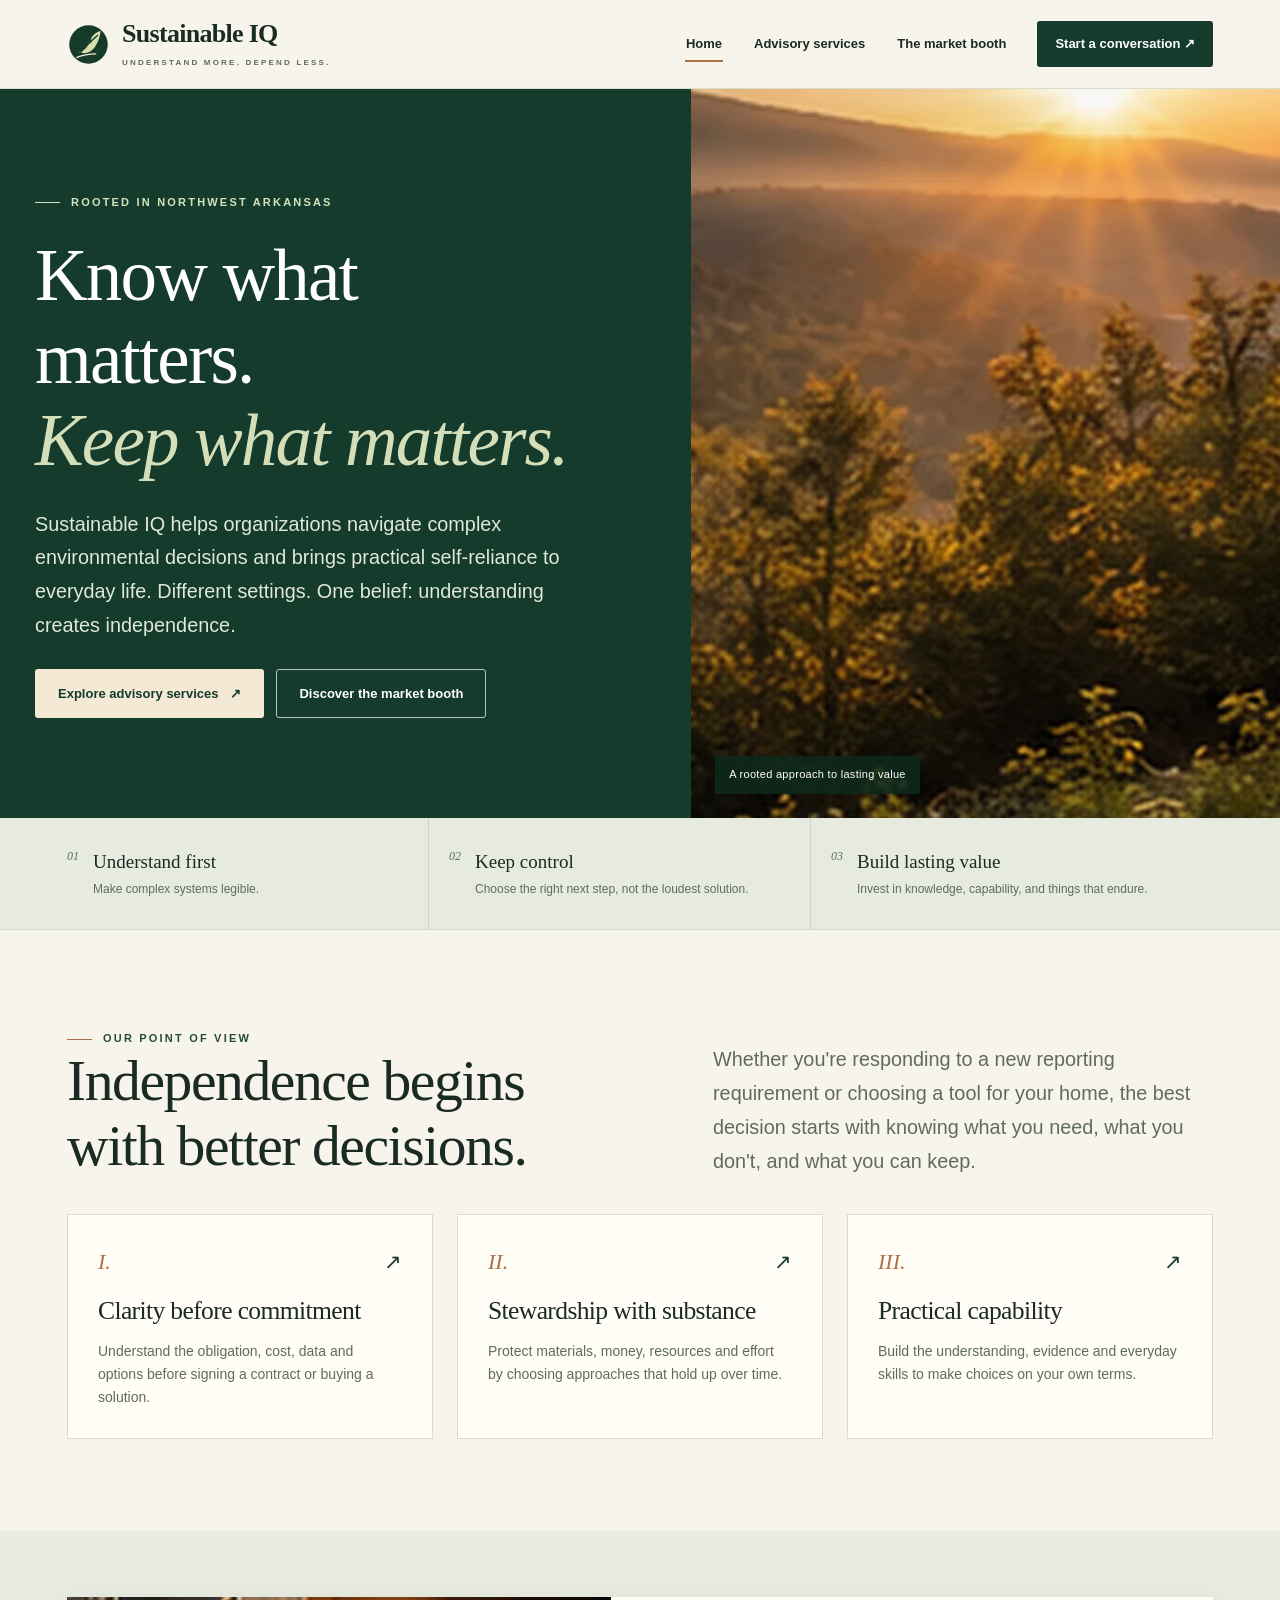
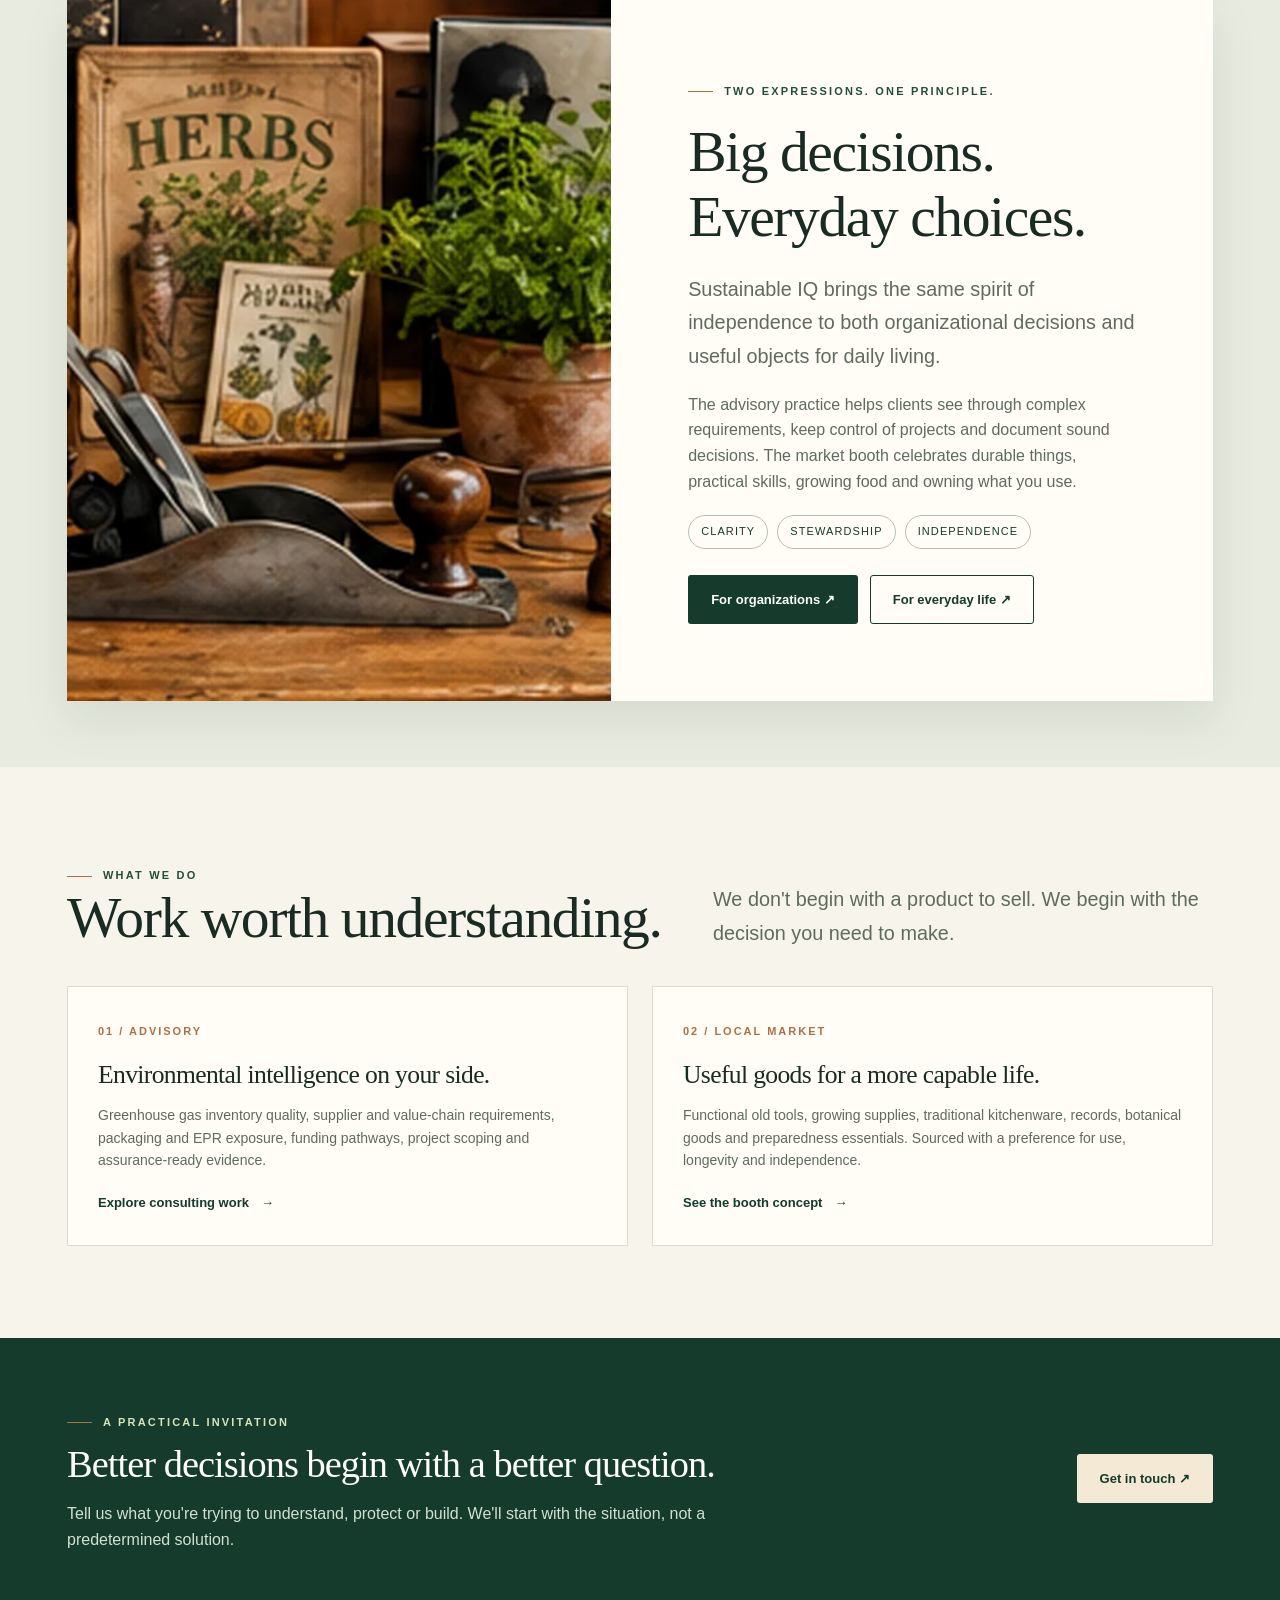
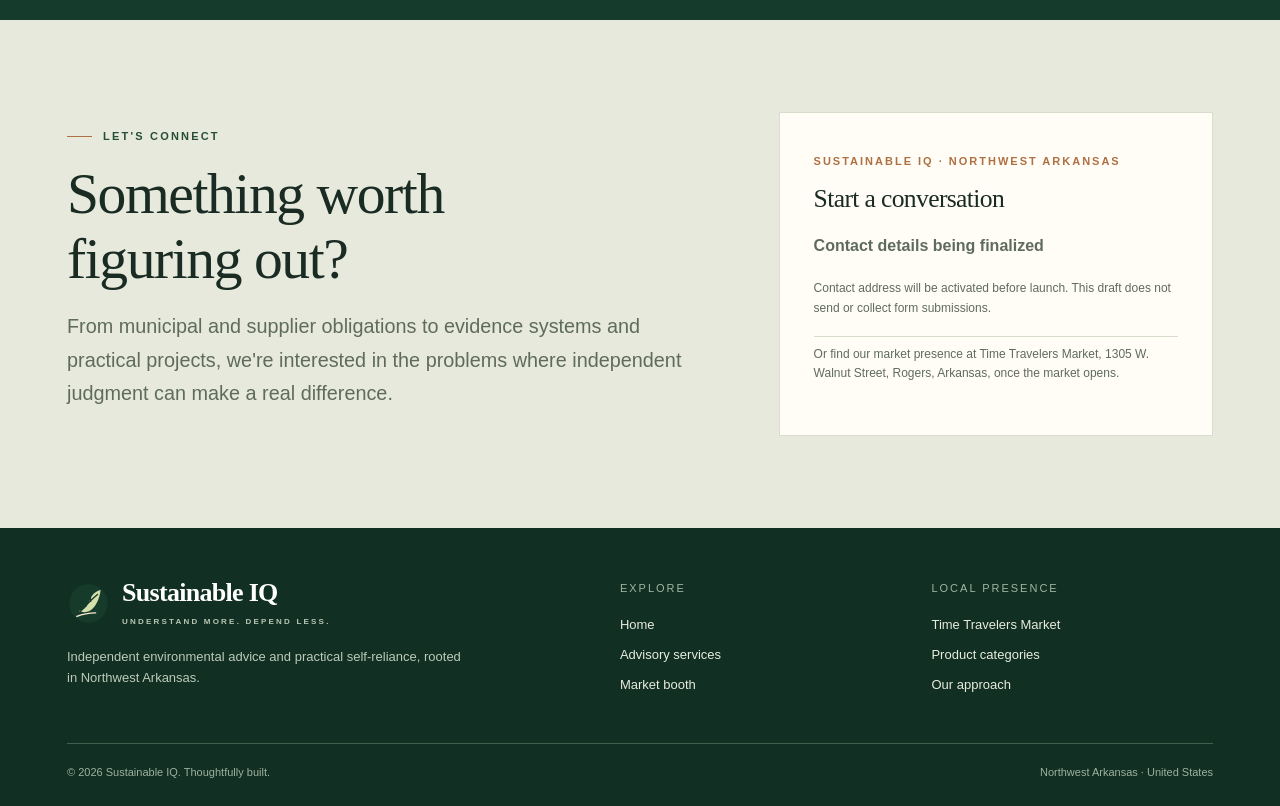
==== index.html @ ab52c4f9 "Initial commit: Sustainable IQ static site draft Co-Authored-By: Claude Opus 5.5 <noreply@anthropic." ====
<!doctype html><html lang="en"><head><meta charset="utf-8"><meta name="viewport" content="width=device-width, initial-scale=1"><meta name="theme-color" content="#143b2b"><meta name="description" content="Sustainable IQ is a Northwest Arkansas-based independent advisory practice helping organizations make informed decisions about environmental obligations, resources, evidence and lasting value. Explore our local market booth."><title>Sustainable IQ | Clarity, Capability & Lasting Value</title><link rel="icon" type="image/svg+xml" href="assets/favicon.svg"><link rel="stylesheet" href="assets/styles.css"><script defer src="assets/site-config.js"></script><script defer src="assets/site.js"></script></head>
<body><a class="skip-link" href="#main">Skip to content</a><header class="site-header"><div class="wrap header-inner"><a class="brand" href="index.html" aria-label="Sustainable IQ home"><img src="assets/brand-mark.svg" alt=""><div><span>Sustainable IQ</span><small>Understand more. Depend less.</small></div></a><button class="menu-toggle" type="button" aria-label="Toggle navigation" aria-controls="site-menu" aria-expanded="false" data-menu-toggle><svg viewBox="0 0 24 24" fill="none" stroke="currentColor" stroke-width="2"><path d="M4 7h16M4 12h16M4 17h16"/></svg></button><nav class="site-nav" id="site-menu" data-menu aria-label="Main navigation"><a class="active" aria-current="page" href="index.html">Home</a><a href="services.html">Advisory services</a><a href="booth.html">The market booth</a><a class="nav-cta" href="#contact">Start a conversation ↗</a></nav></div></header>
<main id="main"><section class="hero"><div class="hero-left"><div class="hero-copy"><span class="eyebrow">Rooted in Northwest Arkansas</span><h1>Know what matters.<br><em>Keep what matters.</em></h1><p class="lead">Sustainable IQ helps organizations navigate complex environmental decisions and brings practical self-reliance to everyday life. Different settings. One belief: understanding creates independence.</p><div class="button-row"><a class="btn btn-light" href="services.html">Explore advisory services <span aria-hidden="true">↗</span></a><a class="btn btn-ghost" href="booth.html">Discover the market booth</a></div></div></div><div class="hero-photo"><img src="assets/hero-landscape.webp" width="960" height="730" alt="An atmospheric illustrated mountain landscape at sunset" fetchpriority="high"><span class="image-note">A rooted approach to lasting value</span></div></section>
<div class="intro-strip"><div class="wrap intro-strip-inner"><div class="strip-item"><span class="number">01</span><div><strong>Understand first</strong><span>Make complex systems legible.</span></div></div><div class="strip-item"><span class="number">02</span><div><strong>Keep control</strong><span>Choose the right next step, not the loudest solution.</span></div></div><div class="strip-item"><span class="number">03</span><div><strong>Build lasting value</strong><span>Invest in knowledge, capability, and things that endure.</span></div></div></div></div>
<section class="section" id="approach"><div class="wrap"><div class="section-heading reveal"><div><span class="eyebrow">Our point of view</span><h2>Independence begins<br>with better decisions.</h2></div><p class="lead">Whether you're responding to a new reporting requirement or choosing a tool for your home, the best decision starts with knowing what you need, what you don't, and what you can keep.</p></div><div class="grid-3"><article class="card reveal"><div class="card-top"><span class="card-index">I.</span><span class="card-arrow" aria-hidden="true">↗</span></div><h3>Clarity before commitment</h3><p>Understand the obligation, cost, data and options before signing a contract or buying a solution.</p></article><article class="card reveal"><div class="card-top"><span class="card-index">II.</span><span class="card-arrow" aria-hidden="true">↗</span></div><h3>Stewardship with substance</h3><p>Protect materials, money, resources and effort by choosing approaches that hold up over time.</p></article><article class="card reveal"><div class="card-top"><span class="card-index">III.</span><span class="card-arrow" aria-hidden="true">↗</span></div><h3>Practical capability</h3><p>Build the understanding, evidence and everyday skills to make choices on your own terms.</p></article></div></div></section>
<section class="section section-compact" style="background:#e8ebdf"><div class="wrap"><div class="feature-split reveal"><div class="feature-photo"><img src="assets/booth-still-life.webp" loading="lazy" width="1000" height="680" alt="Illustrative arrangement of an antique hand plane, herb plant, and records"></div><div class="feature-copy"><span class="eyebrow">Two expressions. One principle.</span><h2>Big decisions. Everyday choices.</h2><p class="lead">Sustainable IQ brings the same spirit of independence to both organizational decisions and useful objects for daily living.</p><p class="muted">The advisory practice helps clients see through complex requirements, keep control of projects and document sound decisions. The market booth celebrates durable things, practical skills, growing food and owning what you use.</p><div class="pill-list"><span class="pill">Clarity</span><span class="pill">Stewardship</span><span class="pill">Independence</span></div><div class="button-row"><a class="btn btn-primary" href="services.html">For organizations ↗</a><a class="btn btn-outline" href="booth.html">For everyday life ↗</a></div></div></div></div></section>
<section class="section"><div class="wrap"><div class="section-heading"><div><span class="eyebrow">What we do</span><h2>Work worth understanding.</h2></div><p class="lead">We don't begin with a product to sell. We begin with the decision you need to make.</p></div><div class="grid-2"><article class="card reveal"><span class="small-label">01 / Advisory</span><h3>Environmental intelligence on your side.</h3><p>Greenhouse gas inventory quality, supplier and value-chain requirements, packaging and EPR exposure, funding pathways, project scoping and assurance-ready evidence.</p><a class="link-arrow" href="services.html">Explore consulting work <span aria-hidden="true">→</span></a></article><article class="card reveal"><span class="small-label">02 / Local market</span><h3>Useful goods for a more capable life.</h3><p>Functional old tools, growing supplies, traditional kitchenware, records, botanical goods and preparedness essentials. Sourced with a preference for use, longevity and independence.</p><a class="link-arrow" href="booth.html">See the booth concept <span aria-hidden="true">→</span></a></article></div></div></section>
<section class="banner"><div class="wrap banner-inner"><div><span class="eyebrow" style="color:#d6e3bb">A practical invitation</span><h2>Better decisions begin with a better question.</h2><p>Tell us what you're trying to understand, protect or build. We'll start with the situation, not a predetermined solution.</p></div><a class="btn btn-light" href="#contact">Get in touch ↗</a></div></section>
<section class="section contact-section" id="contact"><div class="wrap contact-wrap"><div><span class="eyebrow">Let's connect</span><h2>Something worth<br>figuring out?</h2><p class="lead">From municipal and supplier obligations to evidence systems and practical projects, we're interested in the problems where independent judgment can make a real difference.</p></div><div class="contact-card"><span class="small-label">Sustainable IQ · Northwest Arkansas</span><h3 style="margin-top:12px">Start a conversation</h3><a data-contact aria-disabled="true">Contact details being finalized</a><p>Contact address will be activated before launch. This draft does not send or collect form submissions.</p><hr class="rule"><p>Or find our market presence at Time Travelers Market, 1305 W. Walnut Street, Rogers, Arkansas, once the market opens.</p></div></div></section></main>
<footer class="site-footer"><div class="wrap"><div class="footer-top"><div><a class="brand" href="index.html"><img src="assets/brand-mark.svg" alt=""><div><span>Sustainable IQ</span><small>Understand more. Depend less.</small></div></a><p class="footer-desc">Independent environmental advice and practical self-reliance, rooted in Northwest Arkansas.</p></div><div><p class="footer-title">Explore</p><a href="index.html">Home</a><a href="services.html">Advisory services</a><a href="booth.html">Market booth</a></div><div><p class="footer-title">Local presence</p><a href="booth.html#visit">Time Travelers Market</a><a href="booth.html#categories">Product categories</a><a href="services.html#approach">Our approach</a></div></div><div class="footer-bottom"><span>© <span data-year>2026</span> Sustainable IQ. Thoughtfully built.</span><span>Northwest Arkansas · United States</span></div></div></footer></body></html>
---- assets/styles.css ----
:root{--ink:#1a2b23;--forest:#143b2b;--forest2:#264d38;--sage:#a4b59a;--cream:#f7f4eb;--paper:#fffdf6;--sand:#eae4d4;--muted:#5f6c5d;--rust:#ae7043;--line:#d9ddce;--serif:Georgia,'Times New Roman',serif;--sans:Inter,'Segoe UI',Arial,sans-serif;--shadow:0 18px 45px rgba(24,52,35,.09)}*{box-sizing:border-box}html{scroll-behavior:smooth}body{margin:0;background:var(--cream);color:var(--ink);font-family:var(--sans);line-height:1.62;-webkit-font-smoothing:antialiased}a{color:inherit}img{max-width:100%;display:block}button{font:inherit}::selection{background:#cbd9bd}*:focus-visible{outline:3px solid #d18d55;outline-offset:3px}.skip-link{position:absolute;top:-50px;left:20px;padding:.7rem 1.2rem;background:#fff;z-index:200}.skip-link:focus{top:10px}.wrap{max-width:1210px;padding:0 32px;margin:0 auto}.site-header{position:sticky;top:0;background:rgba(247,244,235,.97);border-bottom:1px solid var(--line);z-index:100;backdrop-filter:blur(16px)}.header-inner{display:flex;align-items:center;justify-content:space-between;min-height:88px;gap:28px}.brand{display:flex;align-items:center;gap:12px;text-decoration:none;flex-shrink:0}.brand img{width:43px;height:43px}.brand span{font:700 26px/1 var(--serif);letter-spacing:-.7px}.brand small{display:block;font:600 8px/1.2 var(--sans);text-transform:uppercase;letter-spacing:2.2px;margin-top:8px;color:var(--muted)}.site-nav{display:flex;gap:30px;align-items:center}.site-nav>a{font-size:13px;font-weight:650;text-decoration:none;position:relative;padding:10px 1px}.site-nav>a:not(.nav-cta)::after{content:"";position:absolute;bottom:3px;left:0;width:0;height:2px;background:var(--rust);transition:width .2s}.site-nav>a:hover::after,.site-nav>a.active::after{width:100%}.site-nav>a.nav-cta{background:var(--forest);color:white;padding:12px 18px;border-radius:3px}.site-nav>a.nav-cta:hover{background:#27513b}.menu-toggle{display:none;background:none;border:1px solid var(--line);padding:9px;border-radius:4px;cursor:pointer}.menu-toggle svg{width:24px;height:24px}.eyebrow{display:inline-flex;align-items:center;gap:11px;text-transform:uppercase;font-size:11px;letter-spacing:2.2px;font-weight:750;color:var(--forest2)}.eyebrow::before{content:"";width:25px;height:1px;background:var(--rust)}h1,h2,h3,h4{font-family:var(--serif);line-height:1.13;letter-spacing:-.025em;margin:0;font-weight:500}h1{font-size:clamp(3rem,5.7vw,5.7rem)}h2{font-size:clamp(2.3rem,4.5vw,4.2rem)}h3{font-size:1.6rem}p{margin:0 0 1.1rem}.lead{font-size:clamp(1.05rem,1.6vw,1.24rem);line-height:1.7;color:var(--muted);max-width:620px}.small-label{font-size:11px;letter-spacing:2px;text-transform:uppercase;font-weight:700;color:var(--rust)}.btn{display:inline-flex;align-items:center;justify-content:center;gap:12px;min-height:49px;padding:13px 22px;border:1px solid transparent;border-radius:3px;text-decoration:none;font-size:13px;font-weight:750;transition:transform .2s,background .2s,color .2s;cursor:pointer}.btn:hover{transform:translateY(-2px)}.btn-primary{background:var(--forest);color:#fff}.btn-primary:hover{background:#2e583e}.btn-outline{border-color:var(--forest);color:var(--forest);background:transparent}.btn-outline:hover{background:#e8eee2}.btn-light{background:#f3e9d4;color:var(--forest)}.btn-ghost{border-color:rgba(255,255,255,.7);color:#fff}.btn-ghost:hover{background:rgba(255,255,255,.1)}.button-row{display:flex;gap:12px;flex-wrap:wrap;margin-top:26px}.section{padding:92px 0}.section-compact{padding:66px 0}.section-heading{display:flex;align-items:end;justify-content:space-between;gap:36px;margin-bottom:36px}.section-heading .lead{max-width:500px;margin:0}.muted{color:var(--muted)}.grid-2{display:grid;grid-template-columns:repeat(2,minmax(0,1fr));gap:24px}.grid-3{display:grid;grid-template-columns:repeat(3,minmax(0,1fr));gap:24px}.rule{height:1px;background:var(--line);border:0}.hero{overflow:hidden;display:grid;grid-template-columns:minmax(0,1.08fr) minmax(0,.92fr);min-height:665px}.hero-left{background:var(--forest);color:white;display:flex;align-items:center}.hero-copy{width:min(100%,640px);padding:96px max(32px,calc((100vw - 1210px)/2)) 100px max(32px,calc((100vw - 1210px)/2));padding-right:52px}.hero-left .eyebrow{color:#d3e3be}.hero-left .eyebrow::before{background:#d3e3be}.hero h1{margin:24px 0 25px}.hero h1 em,.display-em{font-weight:400;color:#d4deb8}.hero .lead{color:#e0e8d9}.hero-photo{position:relative;background:#425d46;overflow:hidden}.hero-photo img{width:100%;height:100%;object-fit:cover;filter:saturate(.9);transition:transform 1.3s}.hero-photo:hover img{transform:scale(1.03)}.hero-photo::after{content:"";position:absolute;inset:0;background:linear-gradient(110deg,rgba(15,42,30,.08),transparent 55%)}.image-note{position:absolute;bottom:24px;left:24px;background:rgba(13,42,29,.86);color:white;font-size:11px;letter-spacing:.3px;padding:10px 14px;z-index:1}.intro-strip{background:#e7ebdf;border-bottom:1px solid #d4ddcd}.intro-strip-inner{display:grid;grid-template-columns:repeat(3,1fr);gap:0}.strip-item{padding:29px 22px 29px 0;display:flex;align-items:flex-start;gap:14px}.strip-item:not(:last-child){border-right:1px solid #cbd4c6;margin-right:20px}.number{font:italic 30px/1 var(--serif);color:var(--rust)}.strip-item strong{display:block;font-family:var(--serif);font-weight:500;font-size:19px}.strip-item span{display:block;font-size:12px;color:var(--muted);margin-top:3px}.feature-split{display:grid;grid-template-columns:minmax(0,.95fr) minmax(0,1.05fr);background:var(--paper);box-shadow:var(--shadow)}.feature-photo{min-height:440px;position:relative}.feature-photo img{width:100%;height:100%;position:absolute;object-fit:cover}.feature-copy{padding:clamp(36px,6vw,82px)}.feature-copy h2{margin:18px 0 24px}.pill-list{display:flex;flex-wrap:wrap;gap:9px;margin-top:20px}.pill{font-size:11px;text-transform:uppercase;letter-spacing:1.1px;border:1px solid #b5c3b1;border-radius:50px;padding:7px 12px;color:var(--forest)}.card{padding:30px;background:var(--paper);border:1px solid var(--line);transition:transform .2s,box-shadow .2s}.card:hover{transform:translateY(-3px);box-shadow:var(--shadow)}.card h3{margin:18px 0 14px}.card p{font-size:14px;color:var(--muted);margin:0}.card-top{display:flex;align-items:center;justify-content:space-between}.card-index{color:var(--rust);font:italic 22px var(--serif)}.card-arrow{font-size:21px;color:var(--forest)}.link-arrow{display:inline-flex;gap:12px;align-items:center;margin-top:20px;font-size:13px;font-weight:700;text-decoration:none;color:var(--forest)}.link-arrow:hover{text-decoration:underline}.banner{background:var(--forest);color:#fff;padding:67px 0}.banner-inner{display:grid;grid-template-columns:1fr auto;align-items:center;gap:40px}.banner h2{font-size:clamp(2rem,3vw,3.3rem);margin-top:12px}.banner p{color:#d3e0d1;margin:14px 0 0;max-width:740px}.page-hero{padding:92px 0 76px;background:#e8ebdf;overflow:hidden}.page-hero .wrap{display:grid;grid-template-columns:1.03fr .97fr;align-items:center;gap:65px}.page-hero h1{margin:19px 0 25px;font-size:clamp(3rem,5vw,5.2rem)}.page-hero img{width:100%;height:445px;object-fit:cover;border:9px solid rgba(255,255,255,.55);box-shadow:var(--shadow)}.page-hero .meta{margin-top:24px;display:flex;align-items:center;gap:12px;flex-wrap:wrap;font-size:12px;color:var(--forest);font-weight:750}.dot{height:7px;width:7px;background:var(--rust);border-radius:100%;display:inline-block}.location-bar{background:var(--forest);color:#fff}.location-grid{display:grid;grid-template-columns:1fr 1fr 1fr;gap:30px;padding:26px 0}.location-grid span{display:block;font-size:10px;letter-spacing:1.9px;text-transform:uppercase;opacity:.66}.location-grid strong{font-size:14px;font-weight:600}.filter-row{display:flex;flex-wrap:wrap;gap:8px;margin:26px 0 28px}.filter{padding:10px 17px;border:1px solid var(--line);background:transparent;font-weight:650;font-size:12px;cursor:pointer;border-radius:30px;color:var(--ink)}.filter.is-active,.filter:hover{background:var(--forest);color:#fff;border-color:var(--forest)}.category-grid{display:grid;grid-template-columns:repeat(4,minmax(0,1fr));gap:20px}.category-card{background:var(--paper);border:1px solid var(--line);overflow:hidden}.category-card[hidden]{display:none}.category-card img{width:100%;aspect-ratio:4/3;object-fit:cover}.category-body{padding:22px}.category-body h3{font-size:23px;margin:8px 0 11px}.category-body p{font-size:13px;color:var(--muted);line-height:1.62;min-height:75px}.category-body .examples{padding-top:14px;border-top:1px solid var(--line);font-size:12px;line-height:1.55;color:var(--forest2)}.status-note{background:#e7ebdf;padding:18px 21px;border-left:3px solid var(--rust);font-size:13px;color:var(--forest);margin-bottom:27px}.service-grid{display:grid;grid-template-columns:repeat(3,minmax(0,1fr));gap:18px}.service-card{background:var(--paper);border:1px solid var(--line);padding:29px;min-height:285px}.service-card h3{font-size:25px;margin:18px 0 14px}.service-card p{font-size:14px;color:var(--muted)}.service-card .small-label{font-size:10px}.service-card:hover{border-color:#9da98f}.steps{display:grid;grid-template-columns:repeat(3,1fr);gap:30px}.step{border-top:2px solid var(--forest);padding-top:23px}.step h3{margin:16px 0 12px}.step p{font-size:14px;color:var(--muted)}.audience{background:#e7ebdf;padding:35px}.audience h3{margin-bottom:12px}.audience p{margin:0;font-size:14px;color:var(--muted)}.contact-section{background:#e6e9db}.contact-wrap{display:grid;grid-template-columns:1.2fr .8fr;gap:60px;align-items:center}.contact-wrap h2{margin:15px 0 19px}.contact-card{padding:34px;background:var(--paper);border:1px solid var(--line)}.contact-card strong{font-family:var(--serif);font-size:23px;font-weight:500}.contact-card a{display:inline-block;margin:20px 0;font-weight:700;color:var(--forest);text-underline-offset:4px}.contact-card a.is-disabled{pointer-events:none;color:var(--muted);text-decoration:none}.contact-card p{font-size:12px;color:var(--muted)}.site-footer{background:#122f23;color:#e7edde;padding:52px 0 24px}.footer-top{display:grid;grid-template-columns:1.3fr .7fr .7fr;gap:30px}.site-footer .brand{color:#fff}.site-footer .brand small{color:#b8c7b5}.footer-desc{font-size:13px;color:#bccbb9;max-width:400px;margin-top:19px}.footer-title{font-size:11px;text-transform:uppercase;letter-spacing:2px;color:#a0b5a2;margin:0 0 16px}.site-footer a:not(.brand){display:block;margin:9px 0;color:#e7edde;font-size:13px;text-decoration:none}.site-footer a:hover{text-decoration:underline}.footer-bottom{border-top:1px solid #41614f;margin-top:38px;padding-top:20px;font-size:11px;color:#9db19f;display:flex;justify-content:space-between;gap:20px}.reveal{opacity:0;transform:translateY(14px);transition:opacity .7s,transform .7s}.reveal.visible{opacity:1;transform:none}@media(max-width:950px){.category-grid{grid-template-columns:repeat(2,1fr)}.hero{min-height:560px}.hero-copy{padding:65px 36px}.page-hero .wrap{gap:35px}.section{padding:68px 0}.service-grid{grid-template-columns:repeat(2,1fr)}}@media(max-width:700px){.wrap{padding:0 21px}.header-inner{min-height:72px}.brand img{width:35px;height:35px}.brand span{font-size:22px}.brand small{font-size:7px;letter-spacing:1.5px}.menu-toggle{display:block}.site-nav{display:none;position:absolute;top:71px;left:0;right:0;flex-direction:column;align-items:stretch;gap:0;background:var(--cream);padding:14px 25px 25px;box-shadow:var(--shadow)}.site-nav.is-open{display:flex}.site-nav>a{padding:14px 3px}.site-nav>a.nav-cta{text-align:center;margin-top:10px}.hero{display:flex;flex-direction:column}.hero-left{min-height:520px}.hero-copy{padding:65px 23px}.hero-photo{height:310px}.intro-strip-inner{grid-template-columns:1fr}.strip-item{padding:18px 0!important;border-right:0!important;border-bottom:1px solid #cbd4c6;margin-right:0!important}.feature-split{grid-template-columns:1fr}.feature-photo{min-height:330px}.feature-copy{padding:34px 26px}.grid-2,.grid-3,.service-grid,.steps{grid-template-columns:1fr}.section-heading{display:block}.section-heading .lead{margin-top:18px}.banner-inner,.contact-wrap,.page-hero .wrap{grid-template-columns:1fr}.page-hero{padding:62px 0 46px}.page-hero img{height:310px}.location-grid{grid-template-columns:1fr;gap:10px}.location-grid strong{font-size:13px}.location-grid span{margin-bottom:3px}.category-grid{grid-template-columns:repeat(2,minmax(0,1fr));gap:12px}.category-body{padding:15px}.category-body h3{font-size:20px}.category-body p{min-height:0}.footer-top{grid-template-columns:1fr 1fr}.footer-top>div:first-child{grid-column:1/-1}.footer-bottom{flex-direction:column}.contact-card{padding:24px}}@media(max-width:430px){.category-grid{grid-template-columns:1fr}.category-card img{aspect-ratio:5/3}.page-hero h1{font-size:2.9rem}.hero h1{font-size:3.2rem}.hero-left{min-height:auto}}@media(prefers-reduced-motion:reduce){*,*:before,*:after{animation-duration:.01ms!important;scroll-behavior:auto!important;transition-duration:.01ms!important}.reveal{opacity:1;transform:none}}
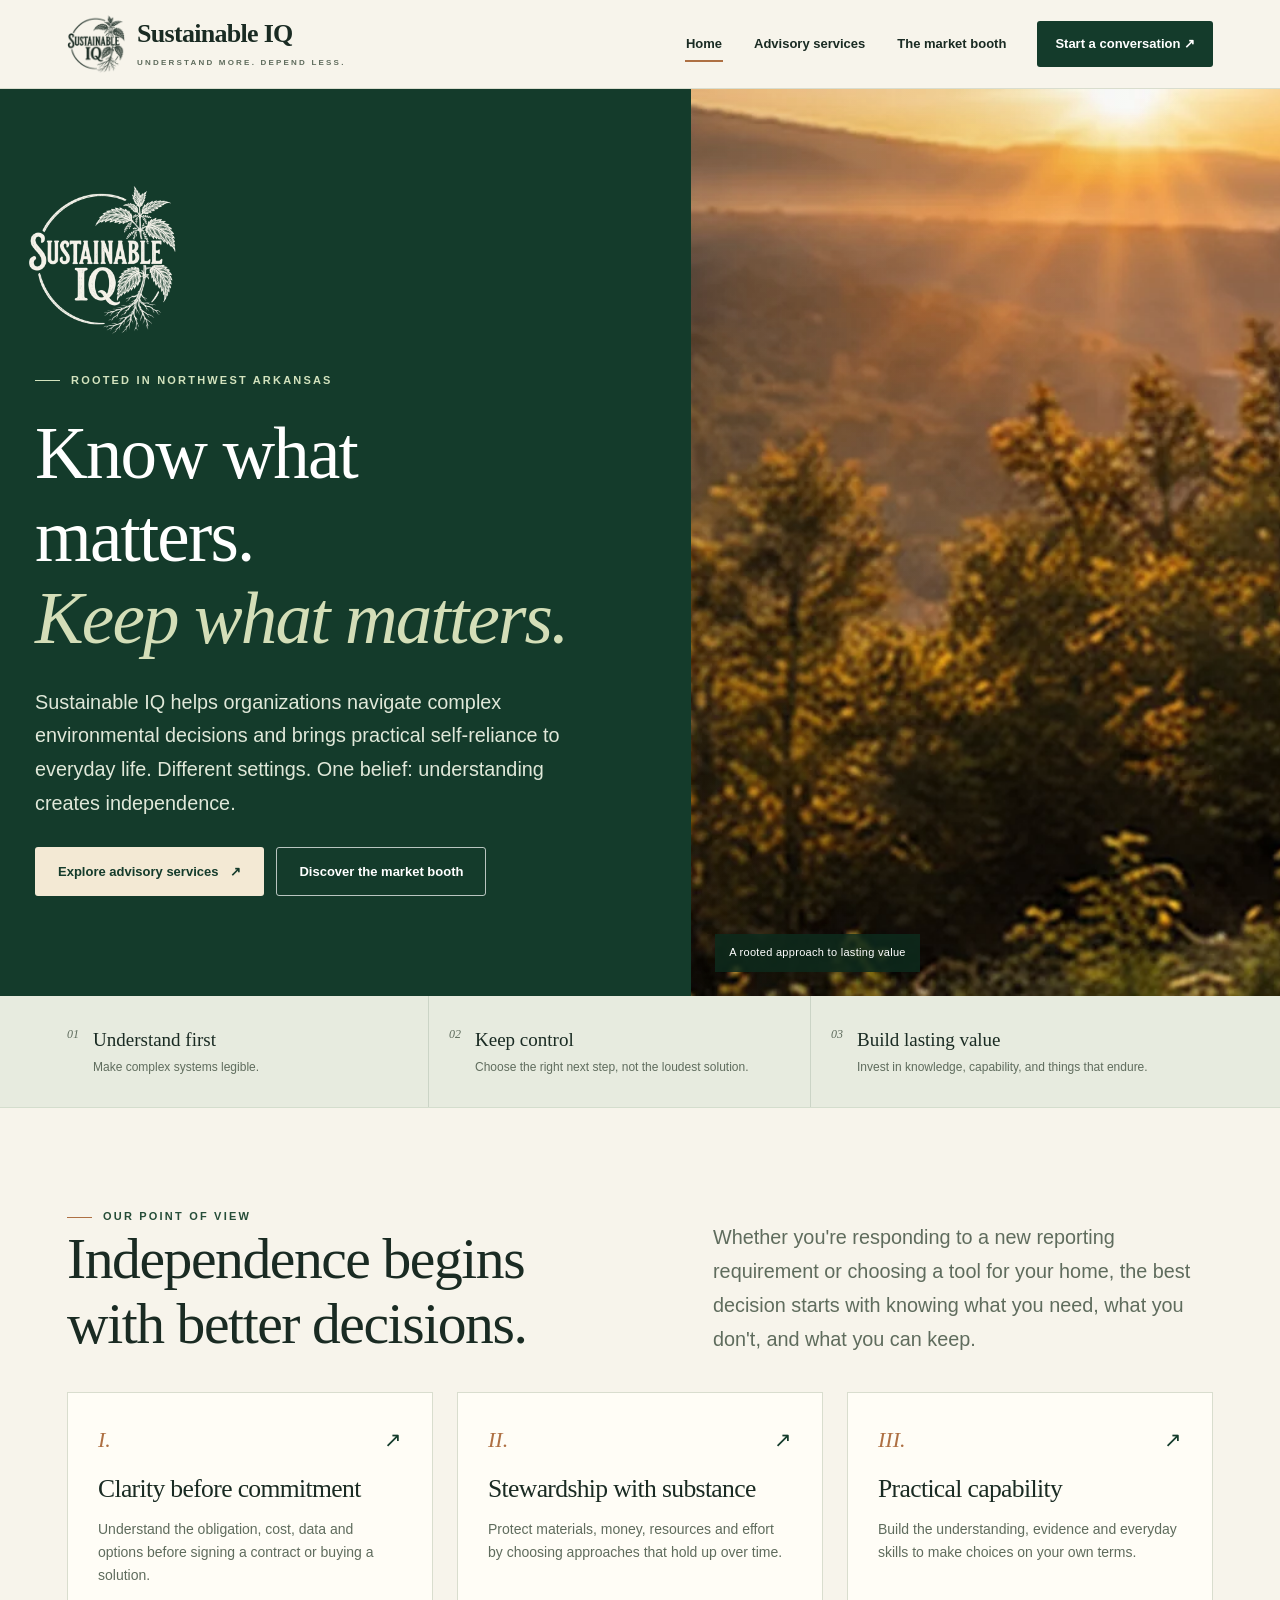
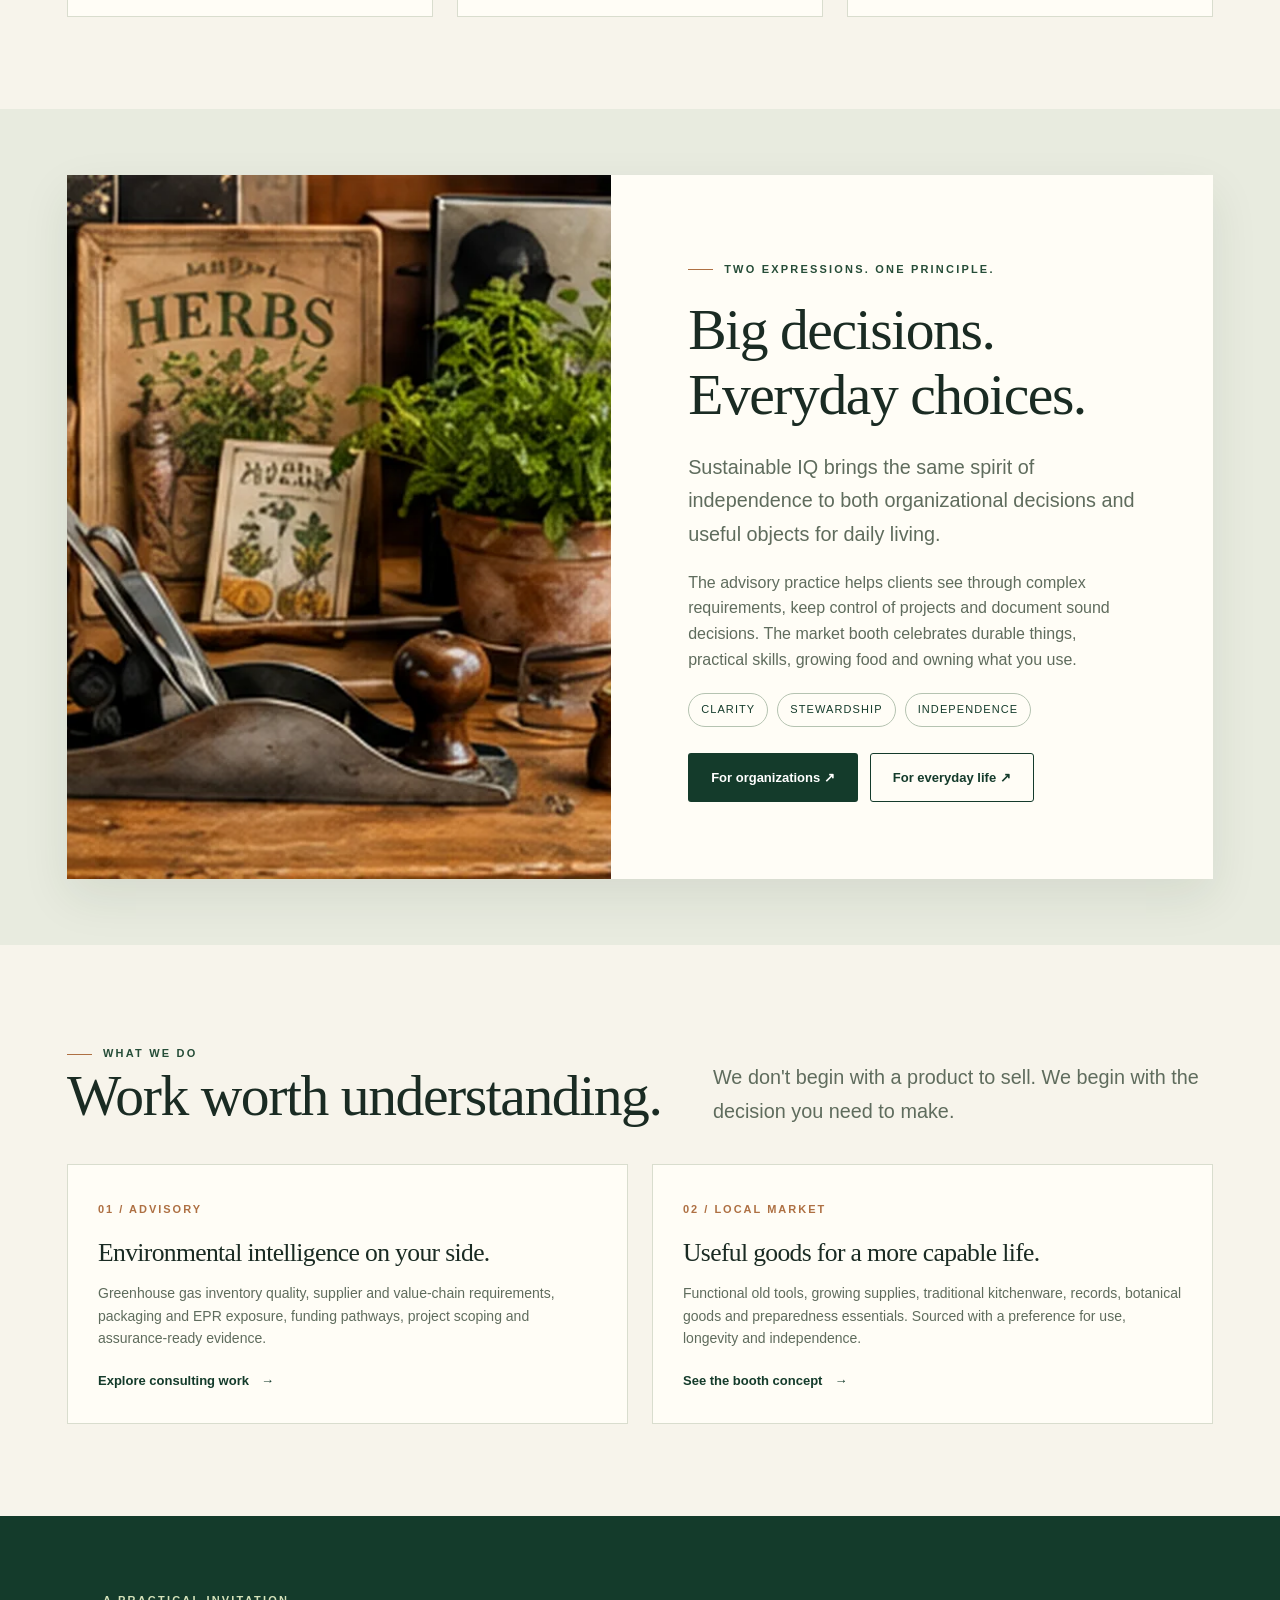
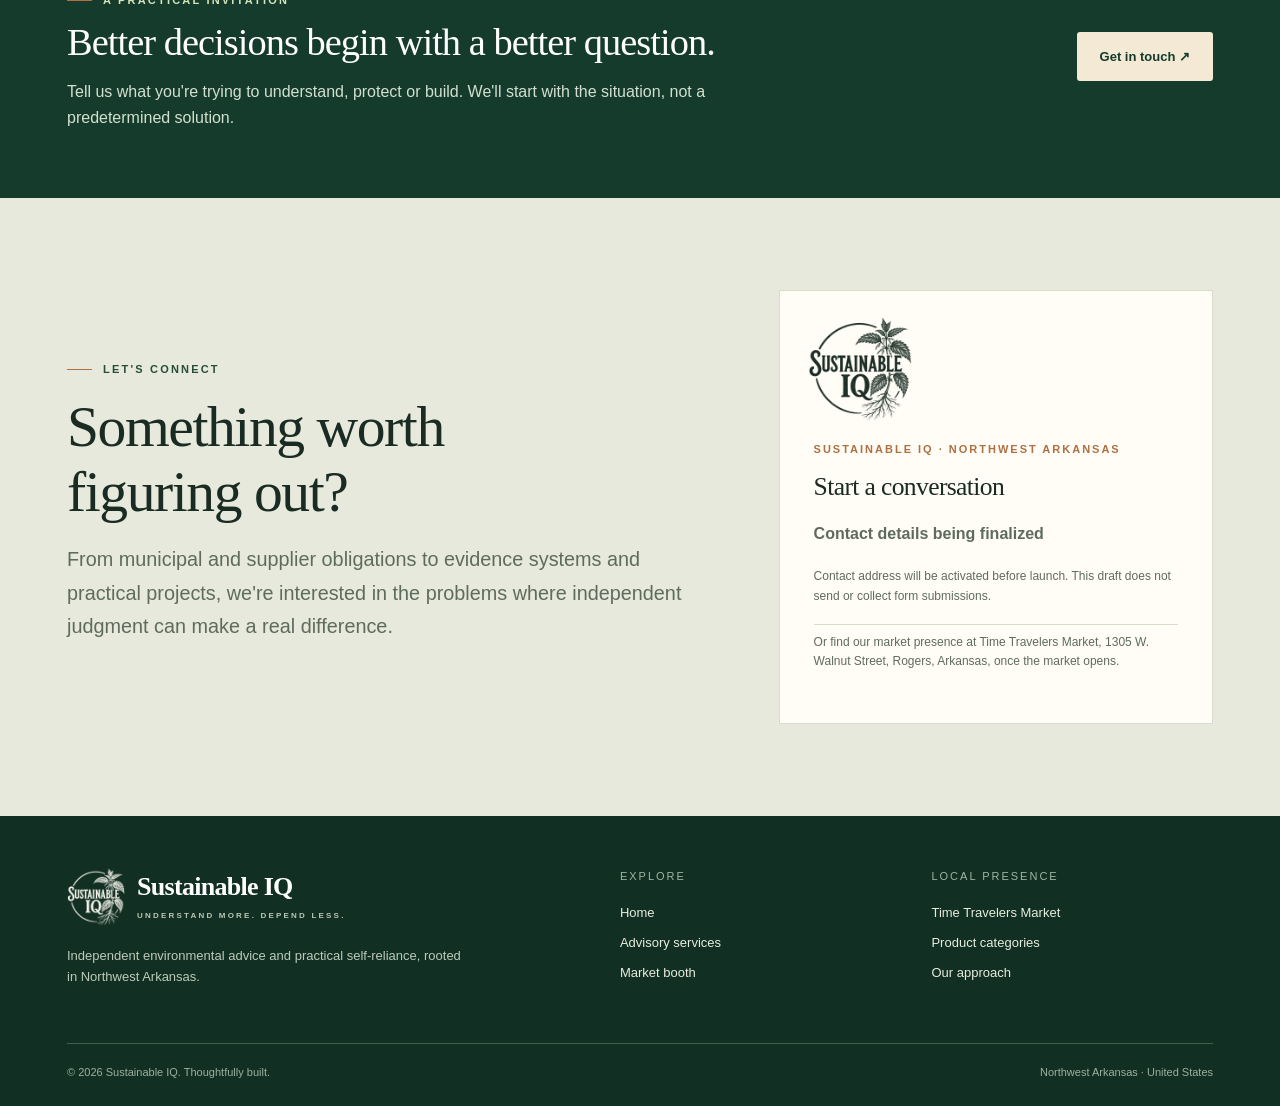
==== commit cbdd0bb8: "Replace placeholder brand mark with official SIQ logo Header uses the dark logo, footer the light on" ====
--- a/index.html
+++ b/index.html
@@ -1,10 +1,10 @@
-<!doctype html><html lang="en"><head><meta charset="utf-8"><meta name="viewport" content="width=device-width, initial-scale=1"><meta name="theme-color" content="#143b2b"><meta name="description" content="Sustainable IQ is a Northwest Arkansas-based independent advisory practice helping organizations make informed decisions about environmental obligations, resources, evidence and lasting value. Explore our local market booth."><title>Sustainable IQ | Clarity, Capability & Lasting Value</title><link rel="icon" type="image/svg+xml" href="assets/favicon.svg"><link rel="stylesheet" href="assets/styles.css"><script defer src="assets/site-config.js"></script><script defer src="assets/site.js"></script></head>
-<body><a class="skip-link" href="#main">Skip to content</a><header class="site-header"><div class="wrap header-inner"><a class="brand" href="index.html" aria-label="Sustainable IQ home"><img src="assets/brand-mark.svg" alt=""><div><span>Sustainable IQ</span><small>Understand more. Depend less.</small></div></a><button class="menu-toggle" type="button" aria-label="Toggle navigation" aria-controls="site-menu" aria-expanded="false" data-menu-toggle><svg viewBox="0 0 24 24" fill="none" stroke="currentColor" stroke-width="2"><path d="M4 7h16M4 12h16M4 17h16"/></svg></button><nav class="site-nav" id="site-menu" data-menu aria-label="Main navigation"><a class="active" aria-current="page" href="index.html">Home</a><a href="services.html">Advisory services</a><a href="booth.html">The market booth</a><a class="nav-cta" href="#contact">Start a conversation ↗</a></nav></div></header>
-<main id="main"><section class="hero"><div class="hero-left"><div class="hero-copy"><span class="eyebrow">Rooted in Northwest Arkansas</span><h1>Know what matters.<br><em>Keep what matters.</em></h1><p class="lead">Sustainable IQ helps organizations navigate complex environmental decisions and brings practical self-reliance to everyday life. Different settings. One belief: understanding creates independence.</p><div class="button-row"><a class="btn btn-light" href="services.html">Explore advisory services <span aria-hidden="true">↗</span></a><a class="btn btn-ghost" href="booth.html">Discover the market booth</a></div></div></div><div class="hero-photo"><img src="assets/hero-landscape.webp" width="960" height="730" alt="An atmospheric illustrated mountain landscape at sunset" fetchpriority="high"><span class="image-note">A rooted approach to lasting value</span></div></section>
+<!doctype html><html lang="en"><head><meta charset="utf-8"><meta name="viewport" content="width=device-width, initial-scale=1"><meta name="theme-color" content="#143b2b"><meta name="description" content="Sustainable IQ is a Northwest Arkansas-based independent advisory practice helping organizations make informed decisions about environmental obligations, resources, evidence and lasting value. Explore our local market booth."><title>Sustainable IQ | Clarity, Capability & Lasting Value</title><link rel="icon" type="image/png" sizes="32x32" href="assets/favicon-32.png"><link rel="apple-touch-icon" href="assets/apple-touch-icon.png"><link rel="stylesheet" href="assets/styles.css"><script defer src="assets/site-config.js"></script><script defer src="assets/site.js"></script></head>
+<body><a class="skip-link" href="#main">Skip to content</a><header class="site-header"><div class="wrap header-inner"><a class="brand" href="index.html" aria-label="Sustainable IQ home"><img src="assets/siq-logo-128.png" width="58" height="58" alt=""><div><span>Sustainable IQ</span><small>Understand more. Depend less.</small></div></a><button class="menu-toggle" type="button" aria-label="Toggle navigation" aria-controls="site-menu" aria-expanded="false" data-menu-toggle><svg viewBox="0 0 24 24" fill="none" stroke="currentColor" stroke-width="2"><path d="M4 7h16M4 12h16M4 17h16"/></svg></button><nav class="site-nav" id="site-menu" data-menu aria-label="Main navigation"><a class="active" aria-current="page" href="index.html">Home</a><a href="services.html">Advisory services</a><a href="booth.html">The market booth</a><a class="nav-cta" href="#contact">Start a conversation ↗</a></nav></div></header>
+<main id="main"><section class="hero"><div class="hero-left"><div class="hero-copy"><img class="hero-logo" src="assets/siq-logo-light.png" width="150" height="150" alt="Sustainable IQ logo"><span class="eyebrow">Rooted in Northwest Arkansas</span><h1>Know what matters.<br><em>Keep what matters.</em></h1><p class="lead">Sustainable IQ helps organizations navigate complex environmental decisions and brings practical self-reliance to everyday life. Different settings. One belief: understanding creates independence.</p><div class="button-row"><a class="btn btn-light" href="services.html">Explore advisory services <span aria-hidden="true">↗</span></a><a class="btn btn-ghost" href="booth.html">Discover the market booth</a></div></div></div><div class="hero-photo"><img src="assets/hero-landscape.webp" width="960" height="730" alt="An atmospheric illustrated mountain landscape at sunset" fetchpriority="high"><span class="image-note">A rooted approach to lasting value</span></div></section>
 <div class="intro-strip"><div class="wrap intro-strip-inner"><div class="strip-item"><span class="number">01</span><div><strong>Understand first</strong><span>Make complex systems legible.</span></div></div><div class="strip-item"><span class="number">02</span><div><strong>Keep control</strong><span>Choose the right next step, not the loudest solution.</span></div></div><div class="strip-item"><span class="number">03</span><div><strong>Build lasting value</strong><span>Invest in knowledge, capability, and things that endure.</span></div></div></div></div>
 <section class="section" id="approach"><div class="wrap"><div class="section-heading reveal"><div><span class="eyebrow">Our point of view</span><h2>Independence begins<br>with better decisions.</h2></div><p class="lead">Whether you're responding to a new reporting requirement or choosing a tool for your home, the best decision starts with knowing what you need, what you don't, and what you can keep.</p></div><div class="grid-3"><article class="card reveal"><div class="card-top"><span class="card-index">I.</span><span class="card-arrow" aria-hidden="true">↗</span></div><h3>Clarity before commitment</h3><p>Understand the obligation, cost, data and options before signing a contract or buying a solution.</p></article><article class="card reveal"><div class="card-top"><span class="card-index">II.</span><span class="card-arrow" aria-hidden="true">↗</span></div><h3>Stewardship with substance</h3><p>Protect materials, money, resources and effort by choosing approaches that hold up over time.</p></article><article class="card reveal"><div class="card-top"><span class="card-index">III.</span><span class="card-arrow" aria-hidden="true">↗</span></div><h3>Practical capability</h3><p>Build the understanding, evidence and everyday skills to make choices on your own terms.</p></article></div></div></section>
 <section class="section section-compact" style="background:#e8ebdf"><div class="wrap"><div class="feature-split reveal"><div class="feature-photo"><img src="assets/booth-still-life.webp" loading="lazy" width="1000" height="680" alt="Illustrative arrangement of an antique hand plane, herb plant, and records"></div><div class="feature-copy"><span class="eyebrow">Two expressions. One principle.</span><h2>Big decisions. Everyday choices.</h2><p class="lead">Sustainable IQ brings the same spirit of independence to both organizational decisions and useful objects for daily living.</p><p class="muted">The advisory practice helps clients see through complex requirements, keep control of projects and document sound decisions. The market booth celebrates durable things, practical skills, growing food and owning what you use.</p><div class="pill-list"><span class="pill">Clarity</span><span class="pill">Stewardship</span><span class="pill">Independence</span></div><div class="button-row"><a class="btn btn-primary" href="services.html">For organizations ↗</a><a class="btn btn-outline" href="booth.html">For everyday life ↗</a></div></div></div></div></section>
 <section class="section"><div class="wrap"><div class="section-heading"><div><span class="eyebrow">What we do</span><h2>Work worth understanding.</h2></div><p class="lead">We don't begin with a product to sell. We begin with the decision you need to make.</p></div><div class="grid-2"><article class="card reveal"><span class="small-label">01 / Advisory</span><h3>Environmental intelligence on your side.</h3><p>Greenhouse gas inventory quality, supplier and value-chain requirements, packaging and EPR exposure, funding pathways, project scoping and assurance-ready evidence.</p><a class="link-arrow" href="services.html">Explore consulting work <span aria-hidden="true">→</span></a></article><article class="card reveal"><span class="small-label">02 / Local market</span><h3>Useful goods for a more capable life.</h3><p>Functional old tools, growing supplies, traditional kitchenware, records, botanical goods and preparedness essentials. Sourced with a preference for use, longevity and independence.</p><a class="link-arrow" href="booth.html">See the booth concept <span aria-hidden="true">→</span></a></article></div></div></section>
 <section class="banner"><div class="wrap banner-inner"><div><span class="eyebrow" style="color:#d6e3bb">A practical invitation</span><h2>Better decisions begin with a better question.</h2><p>Tell us what you're trying to understand, protect or build. We'll start with the situation, not a predetermined solution.</p></div><a class="btn btn-light" href="#contact">Get in touch ↗</a></div></section>
-<section class="section contact-section" id="contact"><div class="wrap contact-wrap"><div><span class="eyebrow">Let's connect</span><h2>Something worth<br>figuring out?</h2><p class="lead">From municipal and supplier obligations to evidence systems and practical projects, we're interested in the problems where independent judgment can make a real difference.</p></div><div class="contact-card"><span class="small-label">Sustainable IQ · Northwest Arkansas</span><h3 style="margin-top:12px">Start a conversation</h3><a data-contact aria-disabled="true">Contact details being finalized</a><p>Contact address will be activated before launch. This draft does not send or collect form submissions.</p><hr class="rule"><p>Or find our market presence at Time Travelers Market, 1305 W. Walnut Street, Rogers, Arkansas, once the market opens.</p></div></div></section></main>
-<footer class="site-footer"><div class="wrap"><div class="footer-top"><div><a class="brand" href="index.html"><img src="assets/brand-mark.svg" alt=""><div><span>Sustainable IQ</span><small>Understand more. Depend less.</small></div></a><p class="footer-desc">Independent environmental advice and practical self-reliance, rooted in Northwest Arkansas.</p></div><div><p class="footer-title">Explore</p><a href="index.html">Home</a><a href="services.html">Advisory services</a><a href="booth.html">Market booth</a></div><div><p class="footer-title">Local presence</p><a href="booth.html#visit">Time Travelers Market</a><a href="booth.html#categories">Product categories</a><a href="services.html#approach">Our approach</a></div></div><div class="footer-bottom"><span>© <span data-year>2026</span> Sustainable IQ. Thoughtfully built.</span><span>Northwest Arkansas · United States</span></div></div></footer></body></html>
+<section class="section contact-section" id="contact"><div class="wrap contact-wrap"><div><span class="eyebrow">Let's connect</span><h2>Something worth<br>figuring out?</h2><p class="lead">From municipal and supplier obligations to evidence systems and practical projects, we're interested in the problems where independent judgment can make a real difference.</p></div><div class="contact-card"><img class="contact-logo" src="assets/siq-logo.png" loading="lazy" width="104" height="104" alt=""><span class="small-label">Sustainable IQ · Northwest Arkansas</span><h3 style="margin-top:12px">Start a conversation</h3><a data-contact aria-disabled="true">Contact details being finalized</a><p>Contact address will be activated before launch. This draft does not send or collect form submissions.</p><hr class="rule"><p>Or find our market presence at Time Travelers Market, 1305 W. Walnut Street, Rogers, Arkansas, once the market opens.</p></div></div></section></main>
+<footer class="site-footer"><div class="wrap"><div class="footer-top"><div><a class="brand" href="index.html"><img src="assets/siq-logo-light-128.png" width="58" height="58" alt=""><div><span>Sustainable IQ</span><small>Understand more. Depend less.</small></div></a><p class="footer-desc">Independent environmental advice and practical self-reliance, rooted in Northwest Arkansas.</p></div><div><p class="footer-title">Explore</p><a href="index.html">Home</a><a href="services.html">Advisory services</a><a href="booth.html">Market booth</a></div><div><p class="footer-title">Local presence</p><a href="booth.html#visit">Time Travelers Market</a><a href="booth.html#categories">Product categories</a><a href="services.html#approach">Our approach</a></div></div><div class="footer-bottom"><span>© <span data-year>2026</span> Sustainable IQ. Thoughtfully built.</span><span>Northwest Arkansas · United States</span></div></div></footer></body></html>
--- a/assets/styles.css
+++ b/assets/styles.css
@@ -1 +1 @@
-:root{--ink:#1a2b23;--forest:#143b2b;--forest2:#264d38;--sage:#a4b59a;--cream:#f7f4eb;--paper:#fffdf6;--sand:#eae4d4;--muted:#5f6c5d;--rust:#ae7043;--line:#d9ddce;--serif:Georgia,'Times New Roman',serif;--sans:Inter,'Segoe UI',Arial,sans-serif;--shadow:0 18px 45px rgba(24,52,35,.09)}*{box-sizing:border-box}html{scroll-behavior:smooth}body{margin:0;background:var(--cream);color:var(--ink);font-family:var(--sans);line-height:1.62;-webkit-font-smoothing:antialiased}a{color:inherit}img{max-width:100%;display:block}button{font:inherit}::selection{background:#cbd9bd}*:focus-visible{outline:3px solid #d18d55;outline-offset:3px}.skip-link{position:absolute;top:-50px;left:20px;padding:.7rem 1.2rem;background:#fff;z-index:200}.skip-link:focus{top:10px}.wrap{max-width:1210px;padding:0 32px;margin:0 auto}.site-header{position:sticky;top:0;background:rgba(247,244,235,.97);border-bottom:1px solid var(--line);z-index:100;backdrop-filter:blur(16px)}.header-inner{display:flex;align-items:center;justify-content:space-between;min-height:88px;gap:28px}.brand{display:flex;align-items:center;gap:12px;text-decoration:none;flex-shrink:0}.brand img{width:43px;height:43px}.brand span{font:700 26px/1 var(--serif);letter-spacing:-.7px}.brand small{display:block;font:600 8px/1.2 var(--sans);text-transform:uppercase;letter-spacing:2.2px;margin-top:8px;color:var(--muted)}.site-nav{display:flex;gap:30px;align-items:center}.site-nav>a{font-size:13px;font-weight:650;text-decoration:none;position:relative;padding:10px 1px}.site-nav>a:not(.nav-cta)::after{content:"";position:absolute;bottom:3px;left:0;width:0;height:2px;background:var(--rust);transition:width .2s}.site-nav>a:hover::after,.site-nav>a.active::after{width:100%}.site-nav>a.nav-cta{background:var(--forest);color:white;padding:12px 18px;border-radius:3px}.site-nav>a.nav-cta:hover{background:#27513b}.menu-toggle{display:none;background:none;border:1px solid var(--line);padding:9px;border-radius:4px;cursor:pointer}.menu-toggle svg{width:24px;height:24px}.eyebrow{display:inline-flex;align-items:center;gap:11px;text-transform:uppercase;font-size:11px;letter-spacing:2.2px;font-weight:750;color:var(--forest2)}.eyebrow::before{content:"";width:25px;height:1px;background:var(--rust)}h1,h2,h3,h4{font-family:var(--serif);line-height:1.13;letter-spacing:-.025em;margin:0;font-weight:500}h1{font-size:clamp(3rem,5.7vw,5.7rem)}h2{font-size:clamp(2.3rem,4.5vw,4.2rem)}h3{font-size:1.6rem}p{margin:0 0 1.1rem}.lead{font-size:clamp(1.05rem,1.6vw,1.24rem);line-height:1.7;color:var(--muted);max-width:620px}.small-label{font-size:11px;letter-spacing:2px;text-transform:uppercase;font-weight:700;color:var(--rust)}.btn{display:inline-flex;align-items:center;justify-content:center;gap:12px;min-height:49px;padding:13px 22px;border:1px solid transparent;border-radius:3px;text-decoration:none;font-size:13px;font-weight:750;transition:transform .2s,background .2s,color .2s;cursor:pointer}.btn:hover{transform:translateY(-2px)}.btn-primary{background:var(--forest);color:#fff}.btn-primary:hover{background:#2e583e}.btn-outline{border-color:var(--forest);color:var(--forest);background:transparent}.btn-outline:hover{background:#e8eee2}.btn-light{background:#f3e9d4;color:var(--forest)}.btn-ghost{border-color:rgba(255,255,255,.7);color:#fff}.btn-ghost:hover{background:rgba(255,255,255,.1)}.button-row{display:flex;gap:12px;flex-wrap:wrap;margin-top:26px}.section{padding:92px 0}.section-compact{padding:66px 0}.section-heading{display:flex;align-items:end;justify-content:space-between;gap:36px;margin-bottom:36px}.section-heading .lead{max-width:500px;margin:0}.muted{color:var(--muted)}.grid-2{display:grid;grid-template-columns:repeat(2,minmax(0,1fr));gap:24px}.grid-3{display:grid;grid-template-columns:repeat(3,minmax(0,1fr));gap:24px}.rule{height:1px;background:var(--line);border:0}.hero{overflow:hidden;display:grid;grid-template-columns:minmax(0,1.08fr) minmax(0,.92fr);min-height:665px}.hero-left{background:var(--forest);color:white;display:flex;align-items:center}.hero-copy{width:min(100%,640px);padding:96px max(32px,calc((100vw - 1210px)/2)) 100px max(32px,calc((100vw - 1210px)/2));padding-right:52px}.hero-left .eyebrow{color:#d3e3be}.hero-left .eyebrow::before{background:#d3e3be}.hero h1{margin:24px 0 25px}.hero h1 em,.display-em{font-weight:400;color:#d4deb8}.hero .lead{color:#e0e8d9}.hero-photo{position:relative;background:#425d46;overflow:hidden}.hero-photo img{width:100%;height:100%;object-fit:cover;filter:saturate(.9);transition:transform 1.3s}.hero-photo:hover img{transform:scale(1.03)}.hero-photo::after{content:"";position:absolute;inset:0;background:linear-gradient(110deg,rgba(15,42,30,.08),transparent 55%)}.image-note{position:absolute;bottom:24px;left:24px;background:rgba(13,42,29,.86);color:white;font-size:11px;letter-spacing:.3px;padding:10px 14px;z-index:1}.intro-strip{background:#e7ebdf;border-bottom:1px solid #d4ddcd}.intro-strip-inner{display:grid;grid-template-columns:repeat(3,1fr);gap:0}.strip-item{padding:29px 22px 29px 0;display:flex;align-items:flex-start;gap:14px}.strip-item:not(:last-child){border-right:1px solid #cbd4c6;margin-right:20px}.number{font:italic 30px/1 var(--serif);color:var(--rust)}.strip-item strong{display:block;font-family:var(--serif);font-weight:500;font-size:19px}.strip-item span{display:block;font-size:12px;color:var(--muted);margin-top:3px}.feature-split{display:grid;grid-template-columns:minmax(0,.95fr) minmax(0,1.05fr);background:var(--paper);box-shadow:var(--shadow)}.feature-photo{min-height:440px;position:relative}.feature-photo img{width:100%;height:100%;position:absolute;object-fit:cover}.feature-copy{padding:clamp(36px,6vw,82px)}.feature-copy h2{margin:18px 0 24px}.pill-list{display:flex;flex-wrap:wrap;gap:9px;margin-top:20px}.pill{font-size:11px;text-transform:uppercase;letter-spacing:1.1px;border:1px solid #b5c3b1;border-radius:50px;padding:7px 12px;color:var(--forest)}.card{padding:30px;background:var(--paper);border:1px solid var(--line);transition:transform .2s,box-shadow .2s}.card:hover{transform:translateY(-3px);box-shadow:var(--shadow)}.card h3{margin:18px 0 14px}.card p{font-size:14px;color:var(--muted);margin:0}.card-top{display:flex;align-items:center;justify-content:space-between}.card-index{color:var(--rust);font:italic 22px var(--serif)}.card-arrow{font-size:21px;color:var(--forest)}.link-arrow{display:inline-flex;gap:12px;align-items:center;margin-top:20px;font-size:13px;font-weight:700;text-decoration:none;color:var(--forest)}.link-arrow:hover{text-decoration:underline}.banner{background:var(--forest);color:#fff;padding:67px 0}.banner-inner{display:grid;grid-template-columns:1fr auto;align-items:center;gap:40px}.banner h2{font-size:clamp(2rem,3vw,3.3rem);margin-top:12px}.banner p{color:#d3e0d1;margin:14px 0 0;max-width:740px}.page-hero{padding:92px 0 76px;background:#e8ebdf;overflow:hidden}.page-hero .wrap{display:grid;grid-template-columns:1.03fr .97fr;align-items:center;gap:65px}.page-hero h1{margin:19px 0 25px;font-size:clamp(3rem,5vw,5.2rem)}.page-hero img{width:100%;height:445px;object-fit:cover;border:9px solid rgba(255,255,255,.55);box-shadow:var(--shadow)}.page-hero .meta{margin-top:24px;display:flex;align-items:center;gap:12px;flex-wrap:wrap;font-size:12px;color:var(--forest);font-weight:750}.dot{height:7px;width:7px;background:var(--rust);border-radius:100%;display:inline-block}.location-bar{background:var(--forest);color:#fff}.location-grid{display:grid;grid-template-columns:1fr 1fr 1fr;gap:30px;padding:26px 0}.location-grid span{display:block;font-size:10px;letter-spacing:1.9px;text-transform:uppercase;opacity:.66}.location-grid strong{font-size:14px;font-weight:600}.filter-row{display:flex;flex-wrap:wrap;gap:8px;margin:26px 0 28px}.filter{padding:10px 17px;border:1px solid var(--line);background:transparent;font-weight:650;font-size:12px;cursor:pointer;border-radius:30px;color:var(--ink)}.filter.is-active,.filter:hover{background:var(--forest);color:#fff;border-color:var(--forest)}.category-grid{display:grid;grid-template-columns:repeat(4,minmax(0,1fr));gap:20px}.category-card{background:var(--paper);border:1px solid var(--line);overflow:hidden}.category-card[hidden]{display:none}.category-card img{width:100%;aspect-ratio:4/3;object-fit:cover}.category-body{padding:22px}.category-body h3{font-size:23px;margin:8px 0 11px}.category-body p{font-size:13px;color:var(--muted);line-height:1.62;min-height:75px}.category-body .examples{padding-top:14px;border-top:1px solid var(--line);font-size:12px;line-height:1.55;color:var(--forest2)}.status-note{background:#e7ebdf;padding:18px 21px;border-left:3px solid var(--rust);font-size:13px;color:var(--forest);margin-bottom:27px}.service-grid{display:grid;grid-template-columns:repeat(3,minmax(0,1fr));gap:18px}.service-card{background:var(--paper);border:1px solid var(--line);padding:29px;min-height:285px}.service-card h3{font-size:25px;margin:18px 0 14px}.service-card p{font-size:14px;color:var(--muted)}.service-card .small-label{font-size:10px}.service-card:hover{border-color:#9da98f}.steps{display:grid;grid-template-columns:repeat(3,1fr);gap:30px}.step{border-top:2px solid var(--forest);padding-top:23px}.step h3{margin:16px 0 12px}.step p{font-size:14px;color:var(--muted)}.audience{background:#e7ebdf;padding:35px}.audience h3{margin-bottom:12px}.audience p{margin:0;font-size:14px;color:var(--muted)}.contact-section{background:#e6e9db}.contact-wrap{display:grid;grid-template-columns:1.2fr .8fr;gap:60px;align-items:center}.contact-wrap h2{margin:15px 0 19px}.contact-card{padding:34px;background:var(--paper);border:1px solid var(--line)}.contact-card strong{font-family:var(--serif);font-size:23px;font-weight:500}.contact-card a{display:inline-block;margin:20px 0;font-weight:700;color:var(--forest);text-underline-offset:4px}.contact-card a.is-disabled{pointer-events:none;color:var(--muted);text-decoration:none}.contact-card p{font-size:12px;color:var(--muted)}.site-footer{background:#122f23;color:#e7edde;padding:52px 0 24px}.footer-top{display:grid;grid-template-columns:1.3fr .7fr .7fr;gap:30px}.site-footer .brand{color:#fff}.site-footer .brand small{color:#b8c7b5}.footer-desc{font-size:13px;color:#bccbb9;max-width:400px;margin-top:19px}.footer-title{font-size:11px;text-transform:uppercase;letter-spacing:2px;color:#a0b5a2;margin:0 0 16px}.site-footer a:not(.brand){display:block;margin:9px 0;color:#e7edde;font-size:13px;text-decoration:none}.site-footer a:hover{text-decoration:underline}.footer-bottom{border-top:1px solid #41614f;margin-top:38px;padding-top:20px;font-size:11px;color:#9db19f;display:flex;justify-content:space-between;gap:20px}.reveal{opacity:0;transform:translateY(14px);transition:opacity .7s,transform .7s}.reveal.visible{opacity:1;transform:none}@media(max-width:950px){.category-grid{grid-template-columns:repeat(2,1fr)}.hero{min-height:560px}.hero-copy{padding:65px 36px}.page-hero .wrap{gap:35px}.section{padding:68px 0}.service-grid{grid-template-columns:repeat(2,1fr)}}@media(max-width:700px){.wrap{padding:0 21px}.header-inner{min-height:72px}.brand img{width:35px;height:35px}.brand span{font-size:22px}.brand small{font-size:7px;letter-spacing:1.5px}.menu-toggle{display:block}.site-nav{display:none;position:absolute;top:71px;left:0;right:0;flex-direction:column;align-items:stretch;gap:0;background:var(--cream);padding:14px 25px 25px;box-shadow:var(--shadow)}.site-nav.is-open{display:flex}.site-nav>a{padding:14px 3px}.site-nav>a.nav-cta{text-align:center;margin-top:10px}.hero{display:flex;flex-direction:column}.hero-left{min-height:520px}.hero-copy{padding:65px 23px}.hero-photo{height:310px}.intro-strip-inner{grid-template-columns:1fr}.strip-item{padding:18px 0!important;border-right:0!important;border-bottom:1px solid #cbd4c6;margin-right:0!important}.feature-split{grid-template-columns:1fr}.feature-photo{min-height:330px}.feature-copy{padding:34px 26px}.grid-2,.grid-3,.service-grid,.steps{grid-template-columns:1fr}.section-heading{display:block}.section-heading .lead{margin-top:18px}.banner-inner,.contact-wrap,.page-hero .wrap{grid-template-columns:1fr}.page-hero{padding:62px 0 46px}.page-hero img{height:310px}.location-grid{grid-template-columns:1fr;gap:10px}.location-grid strong{font-size:13px}.location-grid span{margin-bottom:3px}.category-grid{grid-template-columns:repeat(2,minmax(0,1fr));gap:12px}.category-body{padding:15px}.category-body h3{font-size:20px}.category-body p{min-height:0}.footer-top{grid-template-columns:1fr 1fr}.footer-top>div:first-child{grid-column:1/-1}.footer-bottom{flex-direction:column}.contact-card{padding:24px}}@media(max-width:430px){.category-grid{grid-template-columns:1fr}.category-card img{aspect-ratio:5/3}.page-hero h1{font-size:2.9rem}.hero h1{font-size:3.2rem}.hero-left{min-height:auto}}@media(prefers-reduced-motion:reduce){*,*:before,*:after{animation-duration:.01ms!important;scroll-behavior:auto!important;transition-duration:.01ms!important}.reveal{opacity:1;transform:none}}
+:root{--ink:#1a2b23;--forest:#143b2b;--forest2:#264d38;--sage:#a4b59a;--cream:#f7f4eb;--paper:#fffdf6;--sand:#eae4d4;--muted:#5f6c5d;--rust:#ae7043;--line:#d9ddce;--serif:Georgia,'Times New Roman',serif;--sans:Inter,'Segoe UI',Arial,sans-serif;--shadow:0 18px 45px rgba(24,52,35,.09)}*{box-sizing:border-box}html{scroll-behavior:smooth}body{margin:0;background:var(--cream);color:var(--ink);font-family:var(--sans);line-height:1.62;-webkit-font-smoothing:antialiased}a{color:inherit}img{max-width:100%;display:block}button{font:inherit}::selection{background:#cbd9bd}*:focus-visible{outline:3px solid #d18d55;outline-offset:3px}.skip-link{position:absolute;top:-50px;left:20px;padding:.7rem 1.2rem;background:#fff;z-index:200}.skip-link:focus{top:10px}.wrap{max-width:1210px;padding:0 32px;margin:0 auto}.site-header{position:sticky;top:0;background:rgba(247,244,235,.97);border-bottom:1px solid var(--line);z-index:100;backdrop-filter:blur(16px)}.header-inner{display:flex;align-items:center;justify-content:space-between;min-height:88px;gap:28px}.brand{display:flex;align-items:center;gap:12px;text-decoration:none;flex-shrink:0}.brand img{width:58px;height:58px}.brand span{font:700 26px/1 var(--serif);letter-spacing:-.7px}.brand small{display:block;font:600 8px/1.2 var(--sans);text-transform:uppercase;letter-spacing:2.2px;margin-top:8px;color:var(--muted)}.site-nav{display:flex;gap:30px;align-items:center}.site-nav>a{font-size:13px;font-weight:650;text-decoration:none;position:relative;padding:10px 1px}.site-nav>a:not(.nav-cta)::after{content:"";position:absolute;bottom:3px;left:0;width:0;height:2px;background:var(--rust);transition:width .2s}.site-nav>a:hover::after,.site-nav>a.active::after{width:100%}.site-nav>a.nav-cta{background:var(--forest);color:white;padding:12px 18px;border-radius:3px}.site-nav>a.nav-cta:hover{background:#27513b}.menu-toggle{display:none;background:none;border:1px solid var(--line);padding:9px;border-radius:4px;cursor:pointer}.menu-toggle svg{width:24px;height:24px}.eyebrow{display:inline-flex;align-items:center;gap:11px;text-transform:uppercase;font-size:11px;letter-spacing:2.2px;font-weight:750;color:var(--forest2)}.eyebrow::before{content:"";width:25px;height:1px;background:var(--rust)}h1,h2,h3,h4{font-family:var(--serif);line-height:1.13;letter-spacing:-.025em;margin:0;font-weight:500}h1{font-size:clamp(3rem,5.7vw,5.7rem)}h2{font-size:clamp(2.3rem,4.5vw,4.2rem)}h3{font-size:1.6rem}p{margin:0 0 1.1rem}.lead{font-size:clamp(1.05rem,1.6vw,1.24rem);line-height:1.7;color:var(--muted);max-width:620px}.small-label{font-size:11px;letter-spacing:2px;text-transform:uppercase;font-weight:700;color:var(--rust)}.btn{display:inline-flex;align-items:center;justify-content:center;gap:12px;min-height:49px;padding:13px 22px;border:1px solid transparent;border-radius:3px;text-decoration:none;font-size:13px;font-weight:750;transition:transform .2s,background .2s,color .2s;cursor:pointer}.btn:hover{transform:translateY(-2px)}.btn-primary{background:var(--forest);color:#fff}.btn-primary:hover{background:#2e583e}.btn-outline{border-color:var(--forest);color:var(--forest);background:transparent}.btn-outline:hover{background:#e8eee2}.btn-light{background:#f3e9d4;color:var(--forest)}.btn-ghost{border-color:rgba(255,255,255,.7);color:#fff}.btn-ghost:hover{background:rgba(255,255,255,.1)}.button-row{display:flex;gap:12px;flex-wrap:wrap;margin-top:26px}.section{padding:92px 0}.section-compact{padding:66px 0}.section-heading{display:flex;align-items:end;justify-content:space-between;gap:36px;margin-bottom:36px}.section-heading .lead{max-width:500px;margin:0}.muted{color:var(--muted)}.grid-2{display:grid;grid-template-columns:repeat(2,minmax(0,1fr));gap:24px}.grid-3{display:grid;grid-template-columns:repeat(3,minmax(0,1fr));gap:24px}.rule{height:1px;background:var(--line);border:0}.hero{overflow:hidden;display:grid;grid-template-columns:minmax(0,1.08fr) minmax(0,.92fr);min-height:665px}.hero-left{background:var(--forest);color:white;display:flex;align-items:center}.hero-copy{width:min(100%,640px);padding:96px max(32px,calc((100vw - 1210px)/2)) 100px max(32px,calc((100vw - 1210px)/2));padding-right:52px}.hero-left .eyebrow{color:#d3e3be}.hero-left .eyebrow::before{background:#d3e3be}.hero-logo{width:150px;height:150px;margin:0 0 28px -8px}.hero h1{margin:24px 0 25px}.hero h1 em,.display-em{font-weight:400;color:#d4deb8}.hero .lead{color:#e0e8d9}.hero-photo{position:relative;background:#425d46;overflow:hidden}.hero-photo img{width:100%;height:100%;object-fit:cover;filter:saturate(.9);transition:transform 1.3s}.hero-photo:hover img{transform:scale(1.03)}.hero-photo::after{content:"";position:absolute;inset:0;background:linear-gradient(110deg,rgba(15,42,30,.08),transparent 55%)}.image-note{position:absolute;bottom:24px;left:24px;background:rgba(13,42,29,.86);color:white;font-size:11px;letter-spacing:.3px;padding:10px 14px;z-index:1}.intro-strip{background:#e7ebdf;border-bottom:1px solid #d4ddcd}.intro-strip-inner{display:grid;grid-template-columns:repeat(3,1fr);gap:0}.strip-item{padding:29px 22px 29px 0;display:flex;align-items:flex-start;gap:14px}.strip-item:not(:last-child){border-right:1px solid #cbd4c6;margin-right:20px}.number{font:italic 30px/1 var(--serif);color:var(--rust)}.strip-item strong{display:block;font-family:var(--serif);font-weight:500;font-size:19px}.strip-item span{display:block;font-size:12px;color:var(--muted);margin-top:3px}.feature-split{display:grid;grid-template-columns:minmax(0,.95fr) minmax(0,1.05fr);background:var(--paper);box-shadow:var(--shadow)}.feature-photo{min-height:440px;position:relative}.feature-photo img{width:100%;height:100%;position:absolute;object-fit:cover}.feature-copy{padding:clamp(36px,6vw,82px)}.feature-copy h2{margin:18px 0 24px}.pill-list{display:flex;flex-wrap:wrap;gap:9px;margin-top:20px}.pill{font-size:11px;text-transform:uppercase;letter-spacing:1.1px;border:1px solid #b5c3b1;border-radius:50px;padding:7px 12px;color:var(--forest)}.card{padding:30px;background:var(--paper);border:1px solid var(--line);transition:transform .2s,box-shadow .2s}.card:hover{transform:translateY(-3px);box-shadow:var(--shadow)}.card h3{margin:18px 0 14px}.card p{font-size:14px;color:var(--muted);margin:0}.card-top{display:flex;align-items:center;justify-content:space-between}.card-index{color:var(--rust);font:italic 22px var(--serif)}.card-arrow{font-size:21px;color:var(--forest)}.link-arrow{display:inline-flex;gap:12px;align-items:center;margin-top:20px;font-size:13px;font-weight:700;text-decoration:none;color:var(--forest)}.link-arrow:hover{text-decoration:underline}.banner{background:var(--forest);color:#fff;padding:67px 0}.banner-inner{display:grid;grid-template-columns:1fr auto;align-items:center;gap:40px}.banner h2{font-size:clamp(2rem,3vw,3.3rem);margin-top:12px}.banner p{color:#d3e0d1;margin:14px 0 0;max-width:740px}.page-hero{padding:92px 0 76px;background:#e8ebdf;overflow:hidden}.page-hero .wrap{display:grid;grid-template-columns:1.03fr .97fr;align-items:center;gap:65px}.page-hero h1{margin:19px 0 25px;font-size:clamp(3rem,5vw,5.2rem)}.page-hero img{width:100%;height:445px;object-fit:cover;border:9px solid rgba(255,255,255,.55);box-shadow:var(--shadow)}.page-hero .meta{margin-top:24px;display:flex;align-items:center;gap:12px;flex-wrap:wrap;font-size:12px;color:var(--forest);font-weight:750}.dot{height:7px;width:7px;background:var(--rust);border-radius:100%;display:inline-block}.location-bar{background:var(--forest);color:#fff}.location-grid{display:grid;grid-template-columns:1fr 1fr 1fr;gap:30px;padding:26px 0}.location-grid span{display:block;font-size:10px;letter-spacing:1.9px;text-transform:uppercase;opacity:.66}.location-grid strong{font-size:14px;font-weight:600}.filter-row{display:flex;flex-wrap:wrap;gap:8px;margin:26px 0 28px}.filter{padding:10px 17px;border:1px solid var(--line);background:transparent;font-weight:650;font-size:12px;cursor:pointer;border-radius:30px;color:var(--ink)}.filter.is-active,.filter:hover{background:var(--forest);color:#fff;border-color:var(--forest)}.category-grid{display:grid;grid-template-columns:repeat(4,minmax(0,1fr));gap:20px}.category-card{background:var(--paper);border:1px solid var(--line);overflow:hidden}.category-card[hidden]{display:none}.category-card img{width:100%;aspect-ratio:4/3;object-fit:cover}.category-body{padding:22px}.category-body h3{font-size:23px;margin:8px 0 11px}.category-body p{font-size:13px;color:var(--muted);line-height:1.62;min-height:75px}.category-body .examples{padding-top:14px;border-top:1px solid var(--line);font-size:12px;line-height:1.55;color:var(--forest2)}.status-note{background:#e7ebdf;padding:18px 21px;border-left:3px solid var(--rust);font-size:13px;color:var(--forest);margin-bottom:27px}.service-grid{display:grid;grid-template-columns:repeat(3,minmax(0,1fr));gap:18px}.service-card{background:var(--paper);border:1px solid var(--line);padding:29px;min-height:285px}.service-card h3{font-size:25px;margin:18px 0 14px}.service-card p{font-size:14px;color:var(--muted)}.service-card .small-label{font-size:10px}.service-card:hover{border-color:#9da98f}.steps{display:grid;grid-template-columns:repeat(3,1fr);gap:30px}.step{border-top:2px solid var(--forest);padding-top:23px}.step h3{margin:16px 0 12px}.step p{font-size:14px;color:var(--muted)}.audience{background:#e7ebdf;padding:35px}.audience h3{margin-bottom:12px}.audience p{margin:0;font-size:14px;color:var(--muted)}.contact-section{background:#e6e9db}.contact-wrap{display:grid;grid-template-columns:1.2fr .8fr;gap:60px;align-items:center}.contact-wrap h2{margin:15px 0 19px}.contact-card{padding:34px;background:var(--paper);border:1px solid var(--line)}.contact-logo{width:104px;height:104px;margin:-8px 0 14px -6px}.contact-card strong{font-family:var(--serif);font-size:23px;font-weight:500}.contact-card a{display:inline-block;margin:20px 0;font-weight:700;color:var(--forest);text-underline-offset:4px}.contact-card a.is-disabled{pointer-events:none;color:var(--muted);text-decoration:none}.contact-card p{font-size:12px;color:var(--muted)}.site-footer{background:#122f23;color:#e7edde;padding:52px 0 24px}.footer-top{display:grid;grid-template-columns:1.3fr .7fr .7fr;gap:30px}.site-footer .brand{color:#fff}.site-footer .brand small{color:#b8c7b5}.footer-desc{font-size:13px;color:#bccbb9;max-width:400px;margin-top:19px}.footer-title{font-size:11px;text-transform:uppercase;letter-spacing:2px;color:#a0b5a2;margin:0 0 16px}.site-footer a:not(.brand){display:block;margin:9px 0;color:#e7edde;font-size:13px;text-decoration:none}.site-footer a:hover{text-decoration:underline}.footer-bottom{border-top:1px solid #41614f;margin-top:38px;padding-top:20px;font-size:11px;color:#9db19f;display:flex;justify-content:space-between;gap:20px}.reveal{opacity:0;transform:translateY(14px);transition:opacity .7s,transform .7s}.reveal.visible{opacity:1;transform:none}@media(max-width:950px){.category-grid{grid-template-columns:repeat(2,1fr)}.hero{min-height:560px}.hero-copy{padding:65px 36px}.page-hero .wrap{gap:35px}.section{padding:68px 0}.service-grid{grid-template-columns:repeat(2,1fr)}}@media(max-width:700px){.wrap{padding:0 21px}.header-inner{min-height:72px}.brand img{width:46px;height:46px}.brand span{font-size:22px}.brand small{font-size:7px;letter-spacing:1.5px}.menu-toggle{display:block}.site-nav{display:none;position:absolute;top:71px;left:0;right:0;flex-direction:column;align-items:stretch;gap:0;background:var(--cream);padding:14px 25px 25px;box-shadow:var(--shadow)}.site-nav.is-open{display:flex}.site-nav>a{padding:14px 3px}.site-nav>a.nav-cta{text-align:center;margin-top:10px}.hero{display:flex;flex-direction:column}.hero-left{min-height:520px}.hero-copy{padding:65px 23px}.hero-logo{width:110px;height:110px;margin-bottom:20px}.hero-photo{height:310px}.intro-strip-inner{grid-template-columns:1fr}.strip-item{padding:18px 0!important;border-right:0!important;border-bottom:1px solid #cbd4c6;margin-right:0!important}.feature-split{grid-template-columns:1fr}.feature-photo{min-height:330px}.feature-copy{padding:34px 26px}.grid-2,.grid-3,.service-grid,.steps{grid-template-columns:1fr}.section-heading{display:block}.section-heading .lead{margin-top:18px}.banner-inner,.contact-wrap,.page-hero .wrap{grid-template-columns:1fr}.page-hero{padding:62px 0 46px}.page-hero img{height:310px}.location-grid{grid-template-columns:1fr;gap:10px}.location-grid strong{font-size:13px}.location-grid span{margin-bottom:3px}.category-grid{grid-template-columns:repeat(2,minmax(0,1fr));gap:12px}.category-body{padding:15px}.category-body h3{font-size:20px}.category-body p{min-height:0}.footer-top{grid-template-columns:1fr 1fr}.footer-top>div:first-child{grid-column:1/-1}.footer-bottom{flex-direction:column}.contact-card{padding:24px}}@media(max-width:430px){.category-grid{grid-template-columns:1fr}.category-card img{aspect-ratio:5/3}.page-hero h1{font-size:2.9rem}.hero h1{font-size:3.2rem}.hero-left{min-height:auto}}@media(prefers-reduced-motion:reduce){*,*:before,*:after{animation-duration:.01ms!important;scroll-behavior:auto!important;transition-duration:.01ms!important}.reveal{opacity:1;transform:none}}
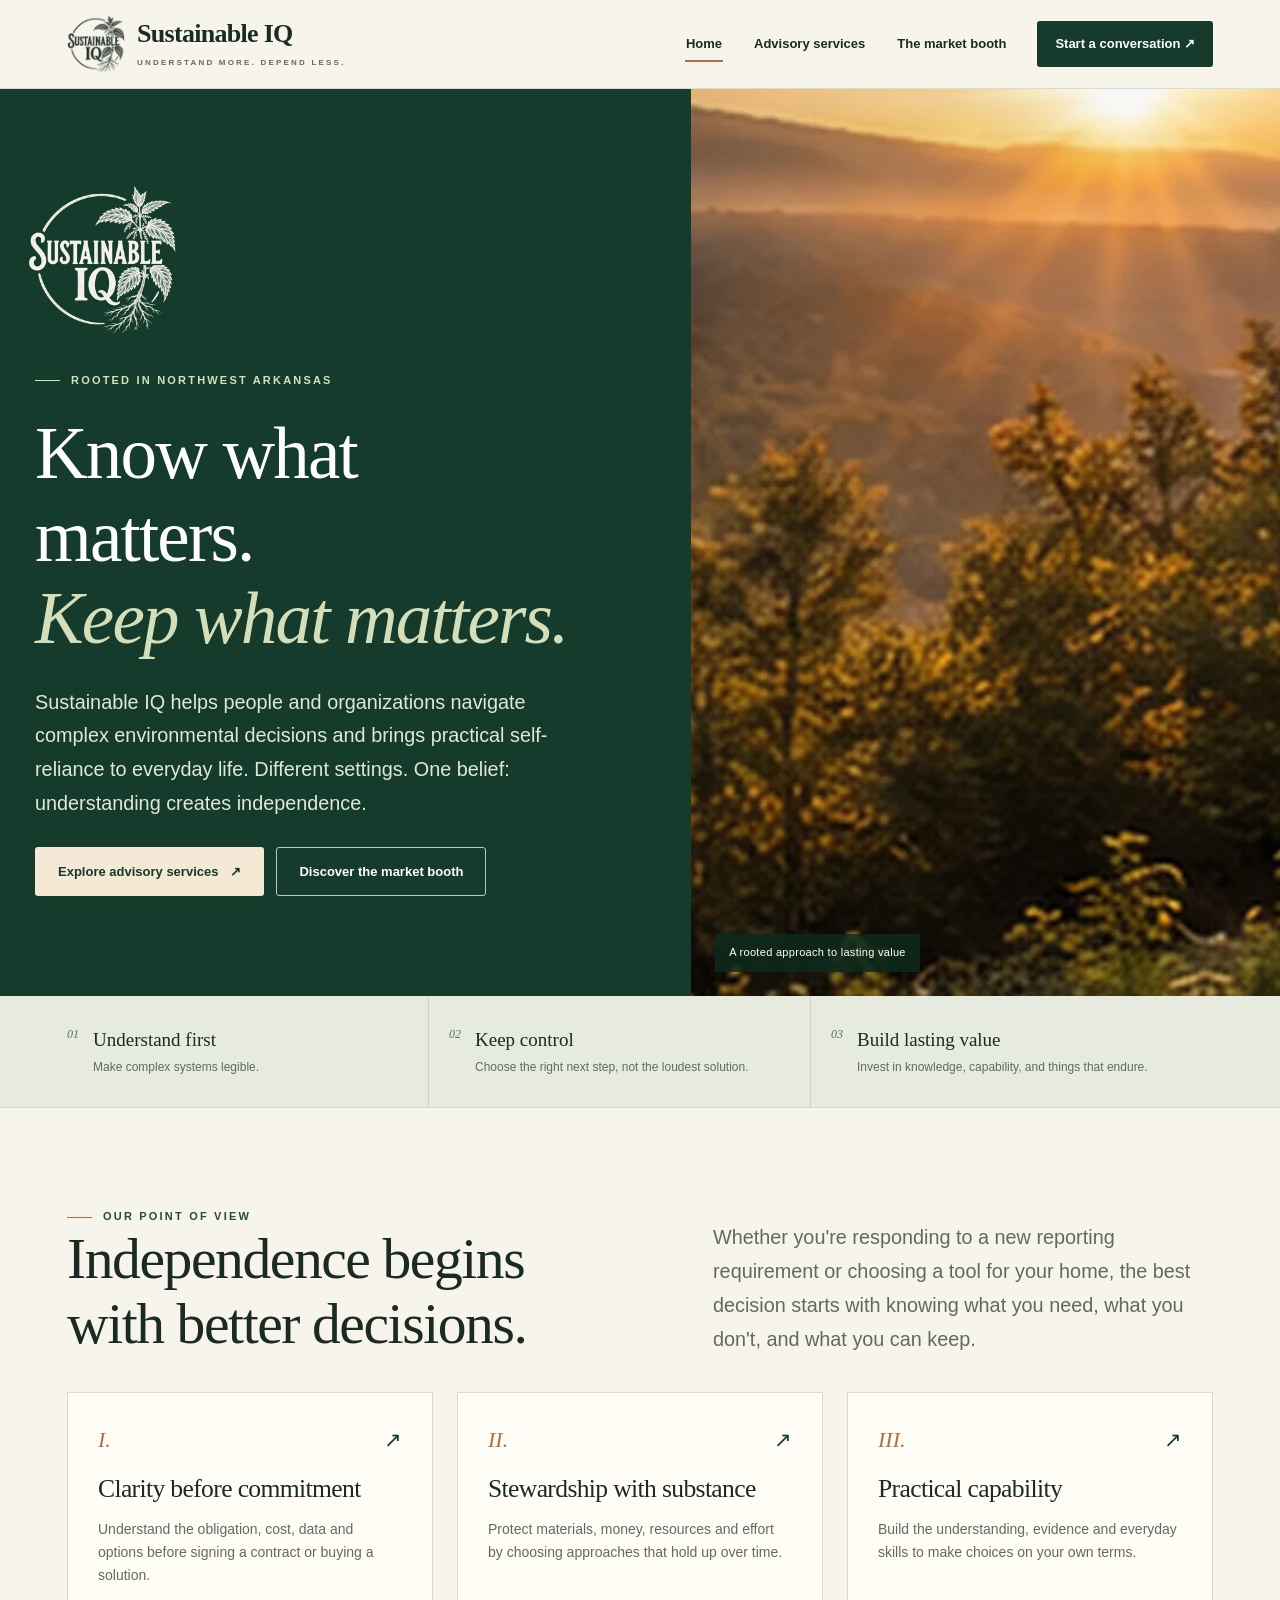
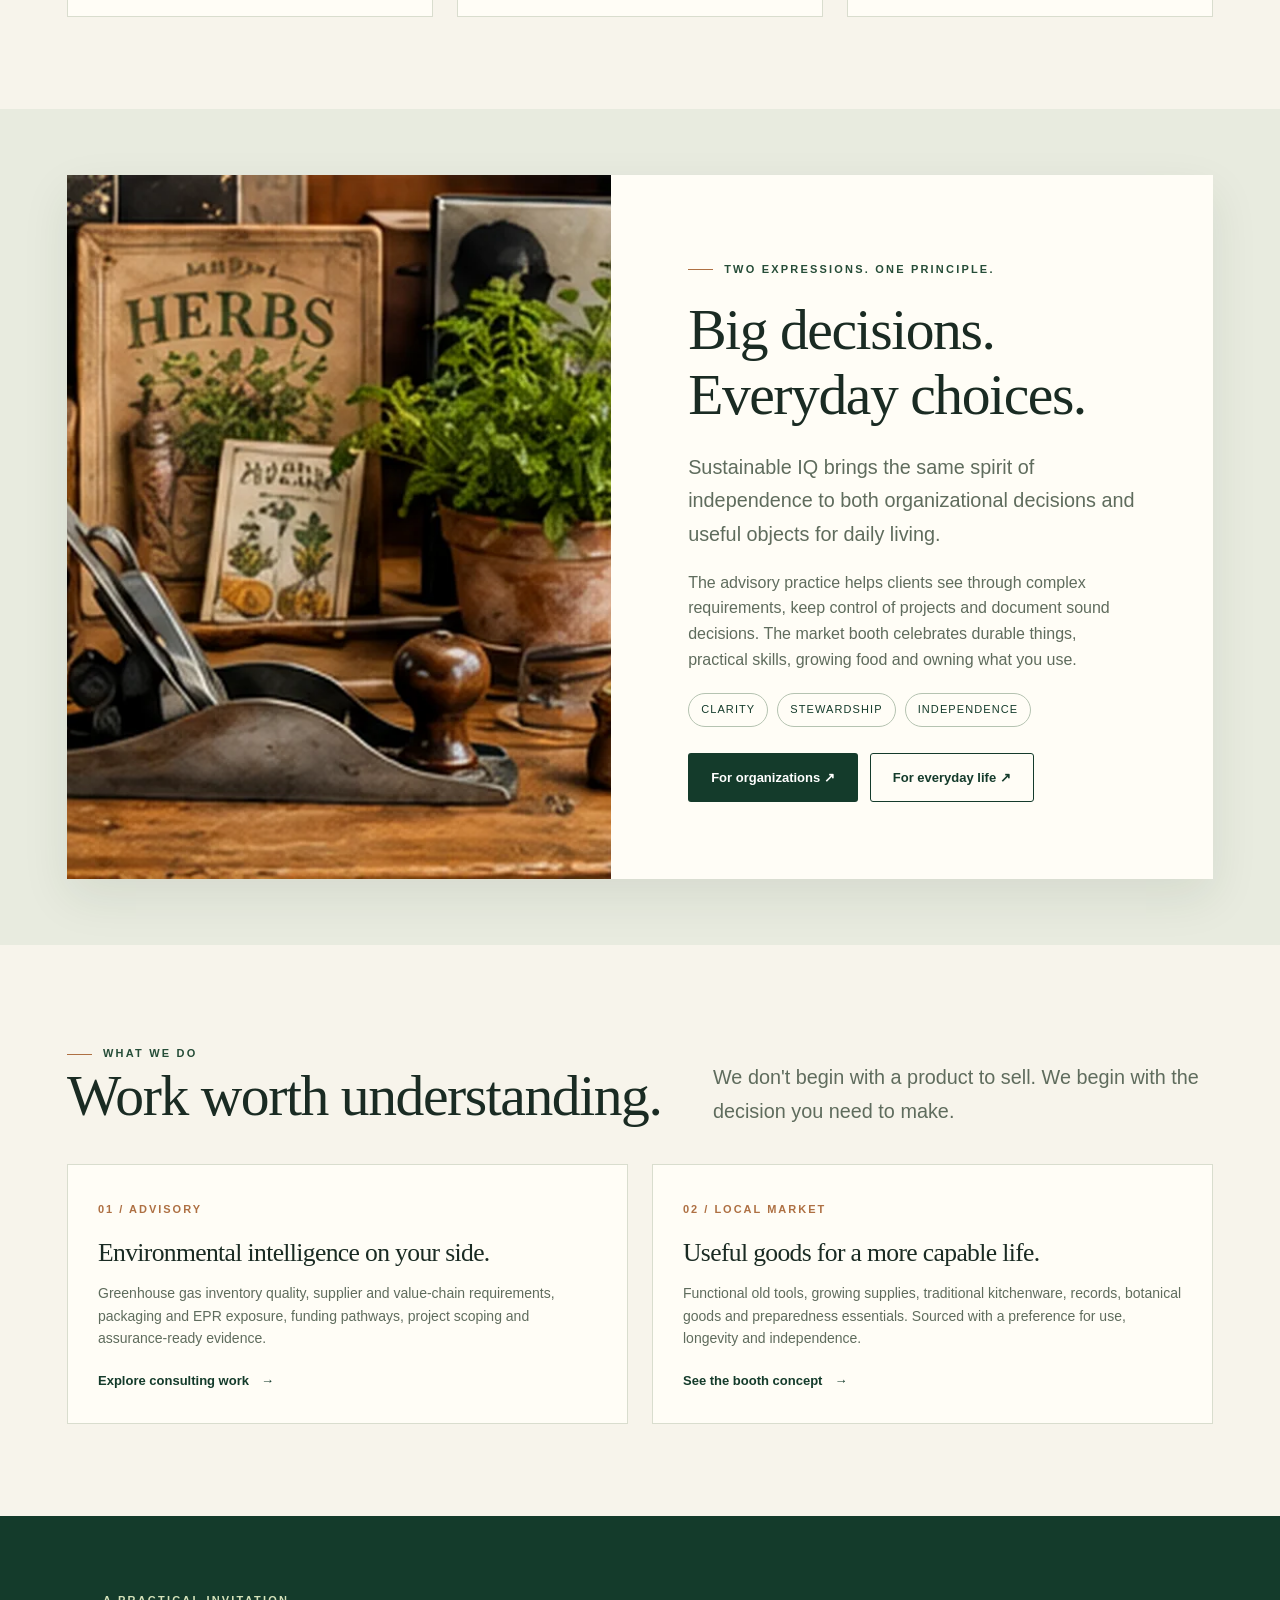
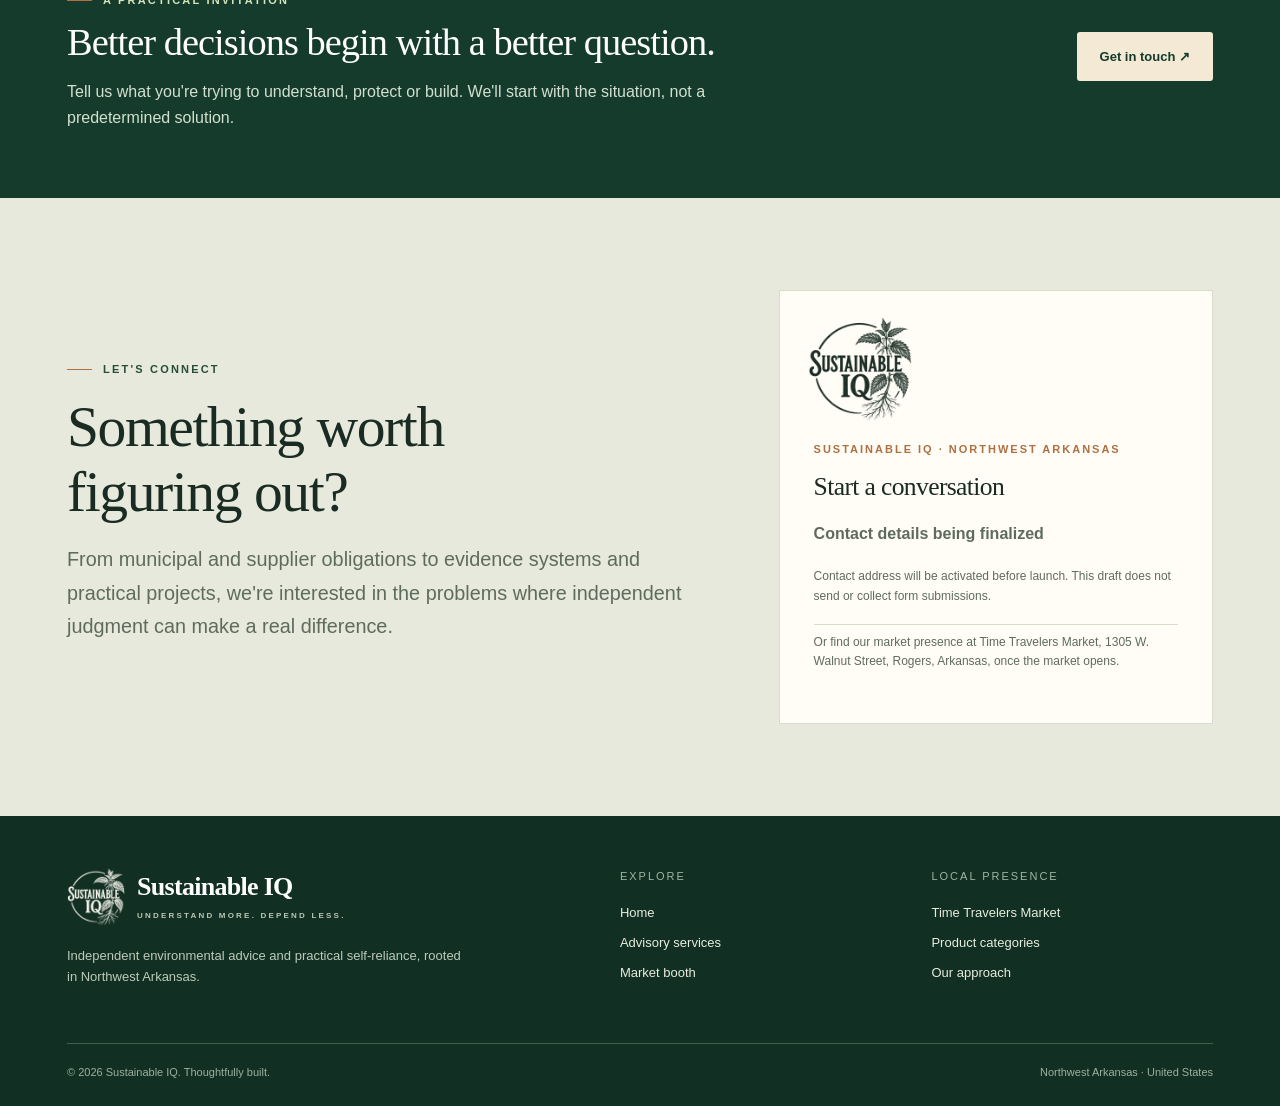
==== commit 9ede52a5: "Home hero: helps people and organizations Co-Authored-By: Claude Opus 5.5 <noreply@anthropic.com> Cl" ====
--- a/index.html
+++ b/index.html
@@ -1,6 +1,6 @@
 <!doctype html><html lang="en"><head><meta charset="utf-8"><meta name="viewport" content="width=device-width, initial-scale=1"><meta name="theme-color" content="#143b2b"><meta name="description" content="Sustainable IQ is a Northwest Arkansas-based independent advisory practice helping organizations make informed decisions about environmental obligations, resources, evidence and lasting value. Explore our local market booth."><title>Sustainable IQ | Clarity, Capability & Lasting Value</title><link rel="icon" type="image/png" sizes="32x32" href="assets/favicon-32.png"><link rel="apple-touch-icon" href="assets/apple-touch-icon.png"><link rel="stylesheet" href="assets/styles.css"><script defer src="assets/site-config.js"></script><script defer src="assets/site.js"></script></head>
 <body><a class="skip-link" href="#main">Skip to content</a><header class="site-header"><div class="wrap header-inner"><a class="brand" href="index.html" aria-label="Sustainable IQ home"><img src="assets/siq-logo-128.png" width="58" height="58" alt=""><div><span>Sustainable IQ</span><small>Understand more. Depend less.</small></div></a><button class="menu-toggle" type="button" aria-label="Toggle navigation" aria-controls="site-menu" aria-expanded="false" data-menu-toggle><svg viewBox="0 0 24 24" fill="none" stroke="currentColor" stroke-width="2"><path d="M4 7h16M4 12h16M4 17h16"/></svg></button><nav class="site-nav" id="site-menu" data-menu aria-label="Main navigation"><a class="active" aria-current="page" href="index.html">Home</a><a href="services.html">Advisory services</a><a href="booth.html">The market booth</a><a class="nav-cta" href="#contact">Start a conversation ↗</a></nav></div></header>
-<main id="main"><section class="hero"><div class="hero-left"><div class="hero-copy"><img class="hero-logo" src="assets/siq-logo-light.png" width="150" height="150" alt="Sustainable IQ logo"><span class="eyebrow">Rooted in Northwest Arkansas</span><h1>Know what matters.<br><em>Keep what matters.</em></h1><p class="lead">Sustainable IQ helps organizations navigate complex environmental decisions and brings practical self-reliance to everyday life. Different settings. One belief: understanding creates independence.</p><div class="button-row"><a class="btn btn-light" href="services.html">Explore advisory services <span aria-hidden="true">↗</span></a><a class="btn btn-ghost" href="booth.html">Discover the market booth</a></div></div></div><div class="hero-photo"><img src="assets/hero-landscape.webp" width="960" height="730" alt="An atmospheric illustrated mountain landscape at sunset" fetchpriority="high"><span class="image-note">A rooted approach to lasting value</span></div></section>
+<main id="main"><section class="hero"><div class="hero-left"><div class="hero-copy"><img class="hero-logo" src="assets/siq-logo-light.png" width="150" height="150" alt="Sustainable IQ logo"><span class="eyebrow">Rooted in Northwest Arkansas</span><h1>Know what matters.<br><em>Keep what matters.</em></h1><p class="lead">Sustainable IQ helps people and organizations navigate complex environmental decisions and brings practical self-reliance to everyday life. Different settings. One belief: understanding creates independence.</p><div class="button-row"><a class="btn btn-light" href="services.html">Explore advisory services <span aria-hidden="true">↗</span></a><a class="btn btn-ghost" href="booth.html">Discover the market booth</a></div></div></div><div class="hero-photo"><img src="assets/hero-landscape.webp" width="960" height="730" alt="An atmospheric illustrated mountain landscape at sunset" fetchpriority="high"><span class="image-note">A rooted approach to lasting value</span></div></section>
 <div class="intro-strip"><div class="wrap intro-strip-inner"><div class="strip-item"><span class="number">01</span><div><strong>Understand first</strong><span>Make complex systems legible.</span></div></div><div class="strip-item"><span class="number">02</span><div><strong>Keep control</strong><span>Choose the right next step, not the loudest solution.</span></div></div><div class="strip-item"><span class="number">03</span><div><strong>Build lasting value</strong><span>Invest in knowledge, capability, and things that endure.</span></div></div></div></div>
 <section class="section" id="approach"><div class="wrap"><div class="section-heading reveal"><div><span class="eyebrow">Our point of view</span><h2>Independence begins<br>with better decisions.</h2></div><p class="lead">Whether you're responding to a new reporting requirement or choosing a tool for your home, the best decision starts with knowing what you need, what you don't, and what you can keep.</p></div><div class="grid-3"><article class="card reveal"><div class="card-top"><span class="card-index">I.</span><span class="card-arrow" aria-hidden="true">↗</span></div><h3>Clarity before commitment</h3><p>Understand the obligation, cost, data and options before signing a contract or buying a solution.</p></article><article class="card reveal"><div class="card-top"><span class="card-index">II.</span><span class="card-arrow" aria-hidden="true">↗</span></div><h3>Stewardship with substance</h3><p>Protect materials, money, resources and effort by choosing approaches that hold up over time.</p></article><article class="card reveal"><div class="card-top"><span class="card-index">III.</span><span class="card-arrow" aria-hidden="true">↗</span></div><h3>Practical capability</h3><p>Build the understanding, evidence and everyday skills to make choices on your own terms.</p></article></div></div></section>
 <section class="section section-compact" style="background:#e8ebdf"><div class="wrap"><div class="feature-split reveal"><div class="feature-photo"><img src="assets/booth-still-life.webp" loading="lazy" width="1000" height="680" alt="Illustrative arrangement of an antique hand plane, herb plant, and records"></div><div class="feature-copy"><span class="eyebrow">Two expressions. One principle.</span><h2>Big decisions. Everyday choices.</h2><p class="lead">Sustainable IQ brings the same spirit of independence to both organizational decisions and useful objects for daily living.</p><p class="muted">The advisory practice helps clients see through complex requirements, keep control of projects and document sound decisions. The market booth celebrates durable things, practical skills, growing food and owning what you use.</p><div class="pill-list"><span class="pill">Clarity</span><span class="pill">Stewardship</span><span class="pill">Independence</span></div><div class="button-row"><a class="btn btn-primary" href="services.html">For organizations ↗</a><a class="btn btn-outline" href="booth.html">For everyday life ↗</a></div></div></div></div></section>
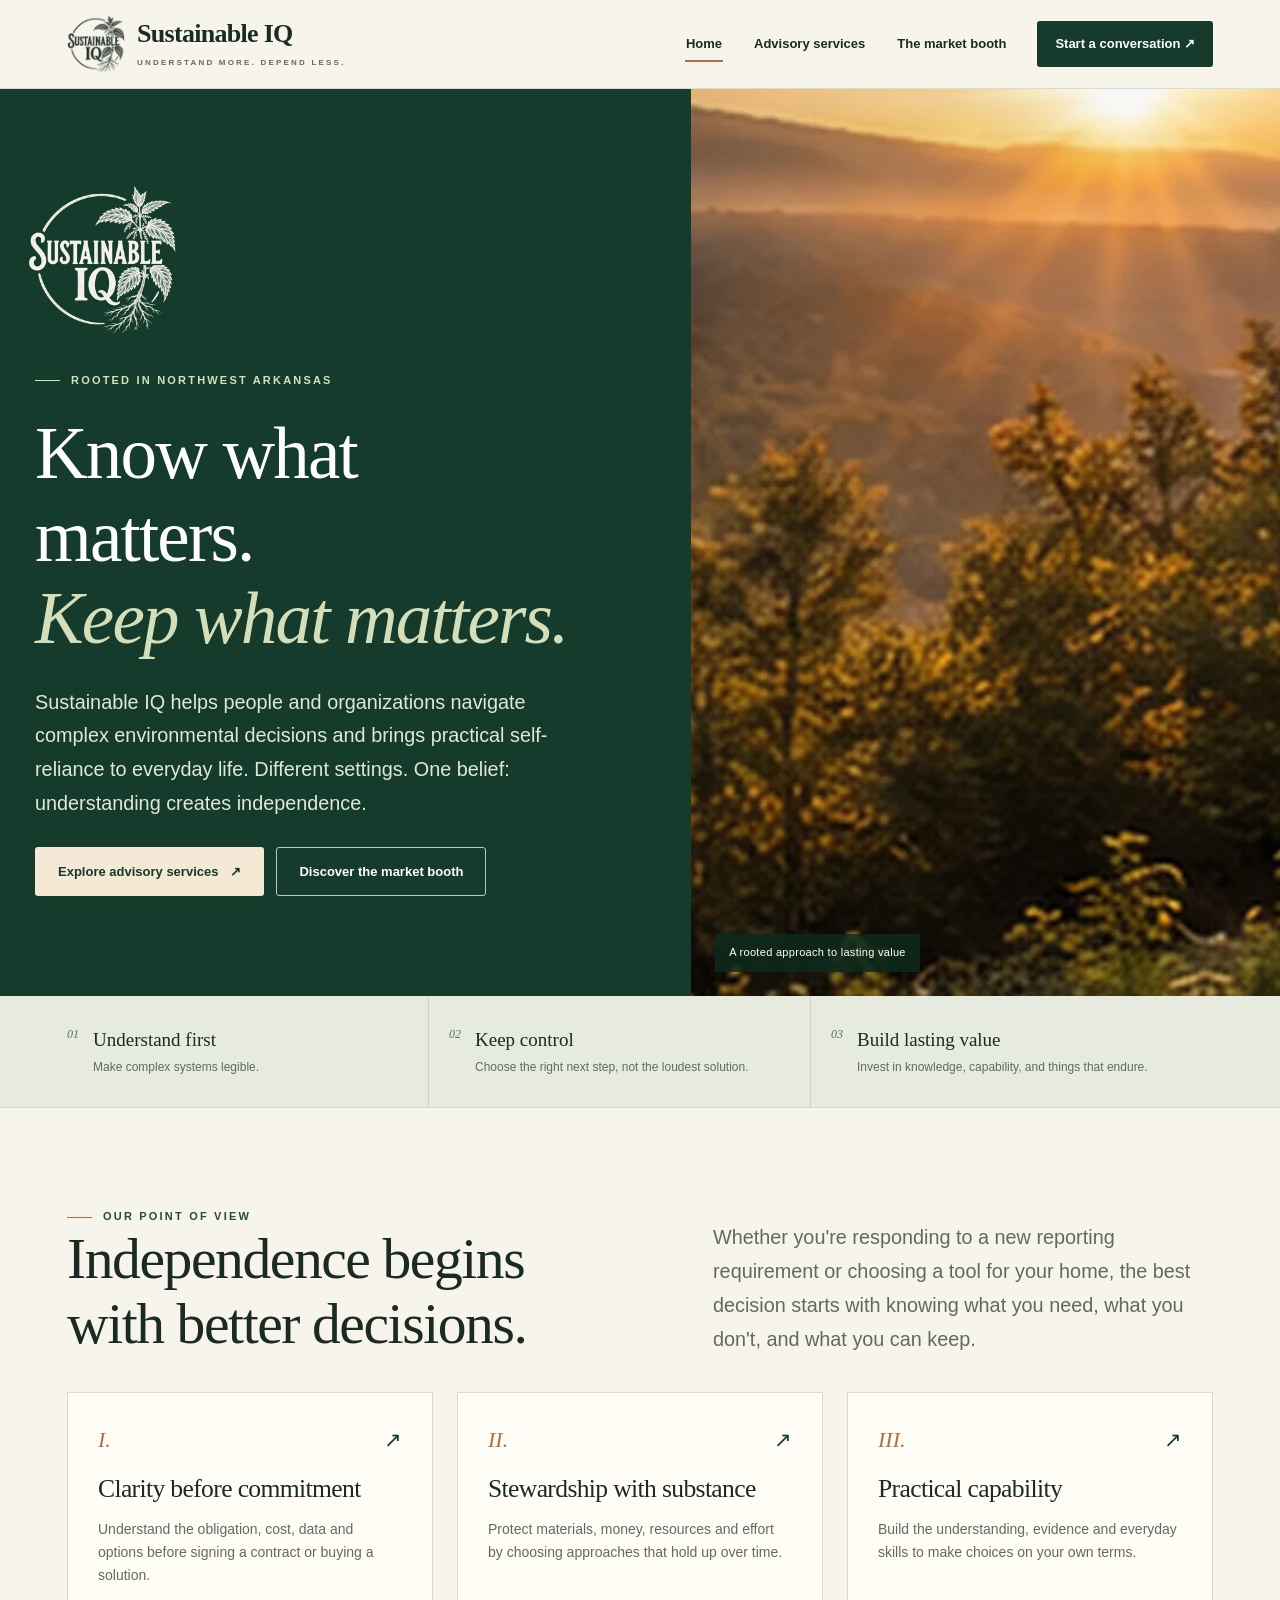
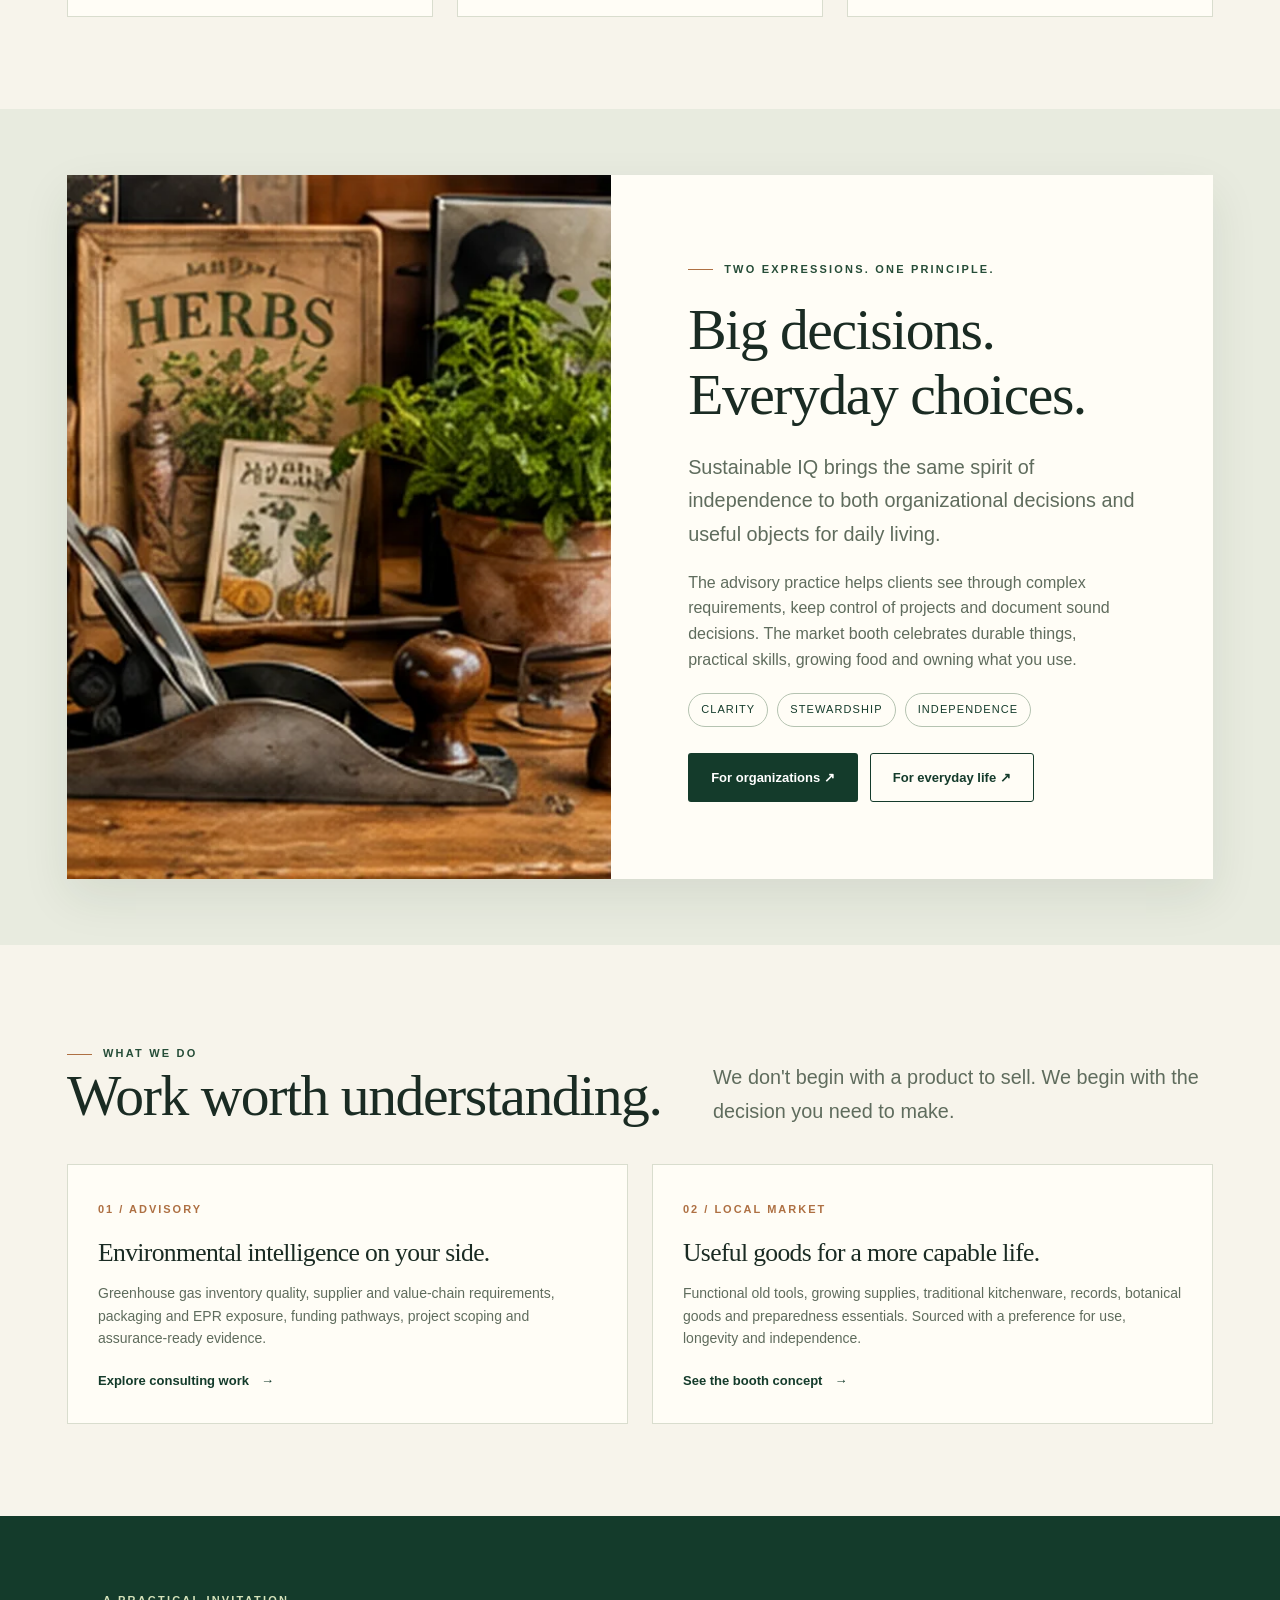
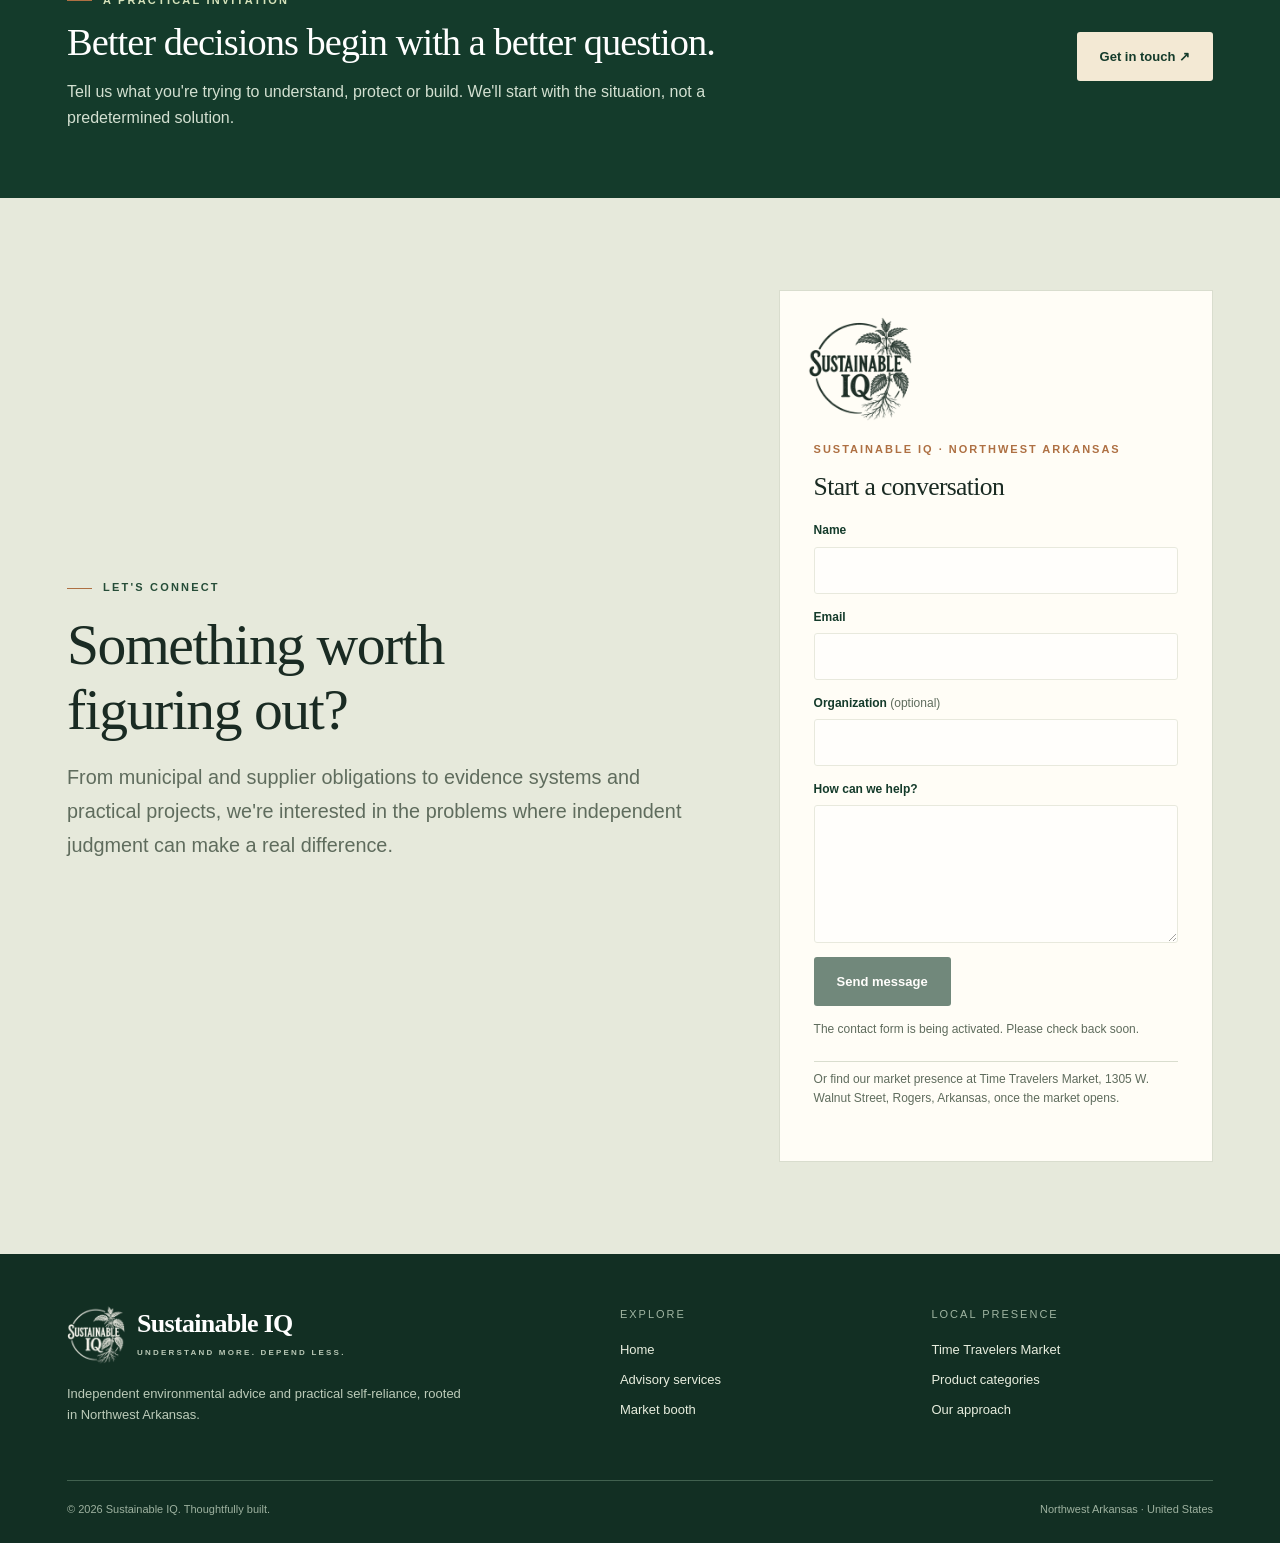
==== commit 784253db: "Add Formspree contact form to home page Form stays disabled until formEndpoint is set in site-config" ====
--- a/index.html
+++ b/index.html
@@ -6,5 +6,5 @@
 <section class="section section-compact" style="background:#e8ebdf"><div class="wrap"><div class="feature-split reveal"><div class="feature-photo"><img src="assets/booth-still-life.webp" loading="lazy" width="1000" height="680" alt="Illustrative arrangement of an antique hand plane, herb plant, and records"></div><div class="feature-copy"><span class="eyebrow">Two expressions. One principle.</span><h2>Big decisions. Everyday choices.</h2><p class="lead">Sustainable IQ brings the same spirit of independence to both organizational decisions and useful objects for daily living.</p><p class="muted">The advisory practice helps clients see through complex requirements, keep control of projects and document sound decisions. The market booth celebrates durable things, practical skills, growing food and owning what you use.</p><div class="pill-list"><span class="pill">Clarity</span><span class="pill">Stewardship</span><span class="pill">Independence</span></div><div class="button-row"><a class="btn btn-primary" href="services.html">For organizations ↗</a><a class="btn btn-outline" href="booth.html">For everyday life ↗</a></div></div></div></div></section>
 <section class="section"><div class="wrap"><div class="section-heading"><div><span class="eyebrow">What we do</span><h2>Work worth understanding.</h2></div><p class="lead">We don't begin with a product to sell. We begin with the decision you need to make.</p></div><div class="grid-2"><article class="card reveal"><span class="small-label">01 / Advisory</span><h3>Environmental intelligence on your side.</h3><p>Greenhouse gas inventory quality, supplier and value-chain requirements, packaging and EPR exposure, funding pathways, project scoping and assurance-ready evidence.</p><a class="link-arrow" href="services.html">Explore consulting work <span aria-hidden="true">→</span></a></article><article class="card reveal"><span class="small-label">02 / Local market</span><h3>Useful goods for a more capable life.</h3><p>Functional old tools, growing supplies, traditional kitchenware, records, botanical goods and preparedness essentials. Sourced with a preference for use, longevity and independence.</p><a class="link-arrow" href="booth.html">See the booth concept <span aria-hidden="true">→</span></a></article></div></div></section>
 <section class="banner"><div class="wrap banner-inner"><div><span class="eyebrow" style="color:#d6e3bb">A practical invitation</span><h2>Better decisions begin with a better question.</h2><p>Tell us what you're trying to understand, protect or build. We'll start with the situation, not a predetermined solution.</p></div><a class="btn btn-light" href="#contact">Get in touch ↗</a></div></section>
-<section class="section contact-section" id="contact"><div class="wrap contact-wrap"><div><span class="eyebrow">Let's connect</span><h2>Something worth<br>figuring out?</h2><p class="lead">From municipal and supplier obligations to evidence systems and practical projects, we're interested in the problems where independent judgment can make a real difference.</p></div><div class="contact-card"><img class="contact-logo" src="assets/siq-logo.png" loading="lazy" width="104" height="104" alt=""><span class="small-label">Sustainable IQ · Northwest Arkansas</span><h3 style="margin-top:12px">Start a conversation</h3><a data-contact aria-disabled="true">Contact details being finalized</a><p>Contact address will be activated before launch. This draft does not send or collect form submissions.</p><hr class="rule"><p>Or find our market presence at Time Travelers Market, 1305 W. Walnut Street, Rogers, Arkansas, once the market opens.</p></div></div></section></main>
+<section class="section contact-section" id="contact"><div class="wrap contact-wrap"><div><span class="eyebrow">Let's connect</span><h2>Something worth<br>figuring out?</h2><p class="lead">From municipal and supplier obligations to evidence systems and practical projects, we're interested in the problems where independent judgment can make a real difference.</p></div><div class="contact-card"><img class="contact-logo" src="assets/siq-logo.png" loading="lazy" width="104" height="104" alt=""><span class="small-label">Sustainable IQ · Northwest Arkansas</span><h3 style="margin-top:12px">Start a conversation</h3><form class="contact-form" data-contact-form method="POST"><label>Name<input type="text" name="name" autocomplete="name" required></label><label>Email<input type="email" name="email" autocomplete="email" required></label><label><span>Organization <em>(optional)</em></span><input type="text" name="organization" autocomplete="organization"></label><label>How can we help?<textarea name="message" rows="5" required></textarea></label><input class="hp" type="text" name="_gotcha" tabindex="-1" autocomplete="off" aria-hidden="true"><input type="hidden" name="_subject" value="New inquiry from the Sustainable IQ website"><button class="btn btn-primary" type="submit">Send message</button><p class="form-status" data-form-status role="status" aria-live="polite"></p></form><hr class="rule"><p>Or find our market presence at Time Travelers Market, 1305 W. Walnut Street, Rogers, Arkansas, once the market opens.</p></div></div></section></main>
 <footer class="site-footer"><div class="wrap"><div class="footer-top"><div><a class="brand" href="index.html"><img src="assets/siq-logo-light-128.png" width="58" height="58" alt=""><div><span>Sustainable IQ</span><small>Understand more. Depend less.</small></div></a><p class="footer-desc">Independent environmental advice and practical self-reliance, rooted in Northwest Arkansas.</p></div><div><p class="footer-title">Explore</p><a href="index.html">Home</a><a href="services.html">Advisory services</a><a href="booth.html">Market booth</a></div><div><p class="footer-title">Local presence</p><a href="booth.html#visit">Time Travelers Market</a><a href="booth.html#categories">Product categories</a><a href="services.html#approach">Our approach</a></div></div><div class="footer-bottom"><span>© <span data-year>2026</span> Sustainable IQ. Thoughtfully built.</span><span>Northwest Arkansas · United States</span></div></div></footer></body></html>
--- a/assets/styles.css
+++ b/assets/styles.css
@@ -1 +1 @@
-:root{--ink:#1a2b23;--forest:#143b2b;--forest2:#264d38;--sage:#a4b59a;--cream:#f7f4eb;--paper:#fffdf6;--sand:#eae4d4;--muted:#5f6c5d;--rust:#ae7043;--line:#d9ddce;--serif:Georgia,'Times New Roman',serif;--sans:Inter,'Segoe UI',Arial,sans-serif;--shadow:0 18px 45px rgba(24,52,35,.09)}*{box-sizing:border-box}html{scroll-behavior:smooth}body{margin:0;background:var(--cream);color:var(--ink);font-family:var(--sans);line-height:1.62;-webkit-font-smoothing:antialiased}a{color:inherit}img{max-width:100%;display:block}button{font:inherit}::selection{background:#cbd9bd}*:focus-visible{outline:3px solid #d18d55;outline-offset:3px}.skip-link{position:absolute;top:-50px;left:20px;padding:.7rem 1.2rem;background:#fff;z-index:200}.skip-link:focus{top:10px}.wrap{max-width:1210px;padding:0 32px;margin:0 auto}.site-header{position:sticky;top:0;background:rgba(247,244,235,.97);border-bottom:1px solid var(--line);z-index:100;backdrop-filter:blur(16px)}.header-inner{display:flex;align-items:center;justify-content:space-between;min-height:88px;gap:28px}.brand{display:flex;align-items:center;gap:12px;text-decoration:none;flex-shrink:0}.brand img{width:58px;height:58px}.brand span{font:700 26px/1 var(--serif);letter-spacing:-.7px}.brand small{display:block;font:600 8px/1.2 var(--sans);text-transform:uppercase;letter-spacing:2.2px;margin-top:8px;color:var(--muted)}.site-nav{display:flex;gap:30px;align-items:center}.site-nav>a{font-size:13px;font-weight:650;text-decoration:none;position:relative;padding:10px 1px}.site-nav>a:not(.nav-cta)::after{content:"";position:absolute;bottom:3px;left:0;width:0;height:2px;background:var(--rust);transition:width .2s}.site-nav>a:hover::after,.site-nav>a.active::after{width:100%}.site-nav>a.nav-cta{background:var(--forest);color:white;padding:12px 18px;border-radius:3px}.site-nav>a.nav-cta:hover{background:#27513b}.menu-toggle{display:none;background:none;border:1px solid var(--line);padding:9px;border-radius:4px;cursor:pointer}.menu-toggle svg{width:24px;height:24px}.eyebrow{display:inline-flex;align-items:center;gap:11px;text-transform:uppercase;font-size:11px;letter-spacing:2.2px;font-weight:750;color:var(--forest2)}.eyebrow::before{content:"";width:25px;height:1px;background:var(--rust)}h1,h2,h3,h4{font-family:var(--serif);line-height:1.13;letter-spacing:-.025em;margin:0;font-weight:500}h1{font-size:clamp(3rem,5.7vw,5.7rem)}h2{font-size:clamp(2.3rem,4.5vw,4.2rem)}h3{font-size:1.6rem}p{margin:0 0 1.1rem}.lead{font-size:clamp(1.05rem,1.6vw,1.24rem);line-height:1.7;color:var(--muted);max-width:620px}.small-label{font-size:11px;letter-spacing:2px;text-transform:uppercase;font-weight:700;color:var(--rust)}.btn{display:inline-flex;align-items:center;justify-content:center;gap:12px;min-height:49px;padding:13px 22px;border:1px solid transparent;border-radius:3px;text-decoration:none;font-size:13px;font-weight:750;transition:transform .2s,background .2s,color .2s;cursor:pointer}.btn:hover{transform:translateY(-2px)}.btn-primary{background:var(--forest);color:#fff}.btn-primary:hover{background:#2e583e}.btn-outline{border-color:var(--forest);color:var(--forest);background:transparent}.btn-outline:hover{background:#e8eee2}.btn-light{background:#f3e9d4;color:var(--forest)}.btn-ghost{border-color:rgba(255,255,255,.7);color:#fff}.btn-ghost:hover{background:rgba(255,255,255,.1)}.button-row{display:flex;gap:12px;flex-wrap:wrap;margin-top:26px}.section{padding:92px 0}.section-compact{padding:66px 0}.section-heading{display:flex;align-items:end;justify-content:space-between;gap:36px;margin-bottom:36px}.section-heading .lead{max-width:500px;margin:0}.muted{color:var(--muted)}.grid-2{display:grid;grid-template-columns:repeat(2,minmax(0,1fr));gap:24px}.grid-3{display:grid;grid-template-columns:repeat(3,minmax(0,1fr));gap:24px}.rule{height:1px;background:var(--line);border:0}.hero{overflow:hidden;display:grid;grid-template-columns:minmax(0,1.08fr) minmax(0,.92fr);min-height:665px}.hero-left{background:var(--forest);color:white;display:flex;align-items:center}.hero-copy{width:min(100%,640px);padding:96px max(32px,calc((100vw - 1210px)/2)) 100px max(32px,calc((100vw - 1210px)/2));padding-right:52px}.hero-left .eyebrow{color:#d3e3be}.hero-left .eyebrow::before{background:#d3e3be}.hero-logo{width:150px;height:150px;margin:0 0 28px -8px}.hero h1{margin:24px 0 25px}.hero h1 em,.display-em{font-weight:400;color:#d4deb8}.hero .lead{color:#e0e8d9}.hero-photo{position:relative;background:#425d46;overflow:hidden}.hero-photo img{width:100%;height:100%;object-fit:cover;filter:saturate(.9);transition:transform 1.3s}.hero-photo:hover img{transform:scale(1.03)}.hero-photo::after{content:"";position:absolute;inset:0;background:linear-gradient(110deg,rgba(15,42,30,.08),transparent 55%)}.image-note{position:absolute;bottom:24px;left:24px;background:rgba(13,42,29,.86);color:white;font-size:11px;letter-spacing:.3px;padding:10px 14px;z-index:1}.intro-strip{background:#e7ebdf;border-bottom:1px solid #d4ddcd}.intro-strip-inner{display:grid;grid-template-columns:repeat(3,1fr);gap:0}.strip-item{padding:29px 22px 29px 0;display:flex;align-items:flex-start;gap:14px}.strip-item:not(:last-child){border-right:1px solid #cbd4c6;margin-right:20px}.number{font:italic 30px/1 var(--serif);color:var(--rust)}.strip-item strong{display:block;font-family:var(--serif);font-weight:500;font-size:19px}.strip-item span{display:block;font-size:12px;color:var(--muted);margin-top:3px}.feature-split{display:grid;grid-template-columns:minmax(0,.95fr) minmax(0,1.05fr);background:var(--paper);box-shadow:var(--shadow)}.feature-photo{min-height:440px;position:relative}.feature-photo img{width:100%;height:100%;position:absolute;object-fit:cover}.feature-copy{padding:clamp(36px,6vw,82px)}.feature-copy h2{margin:18px 0 24px}.pill-list{display:flex;flex-wrap:wrap;gap:9px;margin-top:20px}.pill{font-size:11px;text-transform:uppercase;letter-spacing:1.1px;border:1px solid #b5c3b1;border-radius:50px;padding:7px 12px;color:var(--forest)}.card{padding:30px;background:var(--paper);border:1px solid var(--line);transition:transform .2s,box-shadow .2s}.card:hover{transform:translateY(-3px);box-shadow:var(--shadow)}.card h3{margin:18px 0 14px}.card p{font-size:14px;color:var(--muted);margin:0}.card-top{display:flex;align-items:center;justify-content:space-between}.card-index{color:var(--rust);font:italic 22px var(--serif)}.card-arrow{font-size:21px;color:var(--forest)}.link-arrow{display:inline-flex;gap:12px;align-items:center;margin-top:20px;font-size:13px;font-weight:700;text-decoration:none;color:var(--forest)}.link-arrow:hover{text-decoration:underline}.banner{background:var(--forest);color:#fff;padding:67px 0}.banner-inner{display:grid;grid-template-columns:1fr auto;align-items:center;gap:40px}.banner h2{font-size:clamp(2rem,3vw,3.3rem);margin-top:12px}.banner p{color:#d3e0d1;margin:14px 0 0;max-width:740px}.page-hero{padding:92px 0 76px;background:#e8ebdf;overflow:hidden}.page-hero .wrap{display:grid;grid-template-columns:1.03fr .97fr;align-items:center;gap:65px}.page-hero h1{margin:19px 0 25px;font-size:clamp(3rem,5vw,5.2rem)}.page-hero img{width:100%;height:445px;object-fit:cover;border:9px solid rgba(255,255,255,.55);box-shadow:var(--shadow)}.page-hero .meta{margin-top:24px;display:flex;align-items:center;gap:12px;flex-wrap:wrap;font-size:12px;color:var(--forest);font-weight:750}.dot{height:7px;width:7px;background:var(--rust);border-radius:100%;display:inline-block}.location-bar{background:var(--forest);color:#fff}.location-grid{display:grid;grid-template-columns:1fr 1fr 1fr;gap:30px;padding:26px 0}.location-grid span{display:block;font-size:10px;letter-spacing:1.9px;text-transform:uppercase;opacity:.66}.location-grid strong{font-size:14px;font-weight:600}.filter-row{display:flex;flex-wrap:wrap;gap:8px;margin:26px 0 28px}.filter{padding:10px 17px;border:1px solid var(--line);background:transparent;font-weight:650;font-size:12px;cursor:pointer;border-radius:30px;color:var(--ink)}.filter.is-active,.filter:hover{background:var(--forest);color:#fff;border-color:var(--forest)}.category-grid{display:grid;grid-template-columns:repeat(4,minmax(0,1fr));gap:20px}.category-card{background:var(--paper);border:1px solid var(--line);overflow:hidden}.category-card[hidden]{display:none}.category-card img{width:100%;aspect-ratio:4/3;object-fit:cover}.category-body{padding:22px}.category-body h3{font-size:23px;margin:8px 0 11px}.category-body p{font-size:13px;color:var(--muted);line-height:1.62;min-height:75px}.category-body .examples{padding-top:14px;border-top:1px solid var(--line);font-size:12px;line-height:1.55;color:var(--forest2)}.status-note{background:#e7ebdf;padding:18px 21px;border-left:3px solid var(--rust);font-size:13px;color:var(--forest);margin-bottom:27px}.service-grid{display:grid;grid-template-columns:repeat(3,minmax(0,1fr));gap:18px}.service-card{background:var(--paper);border:1px solid var(--line);padding:29px;min-height:285px}.service-card h3{font-size:25px;margin:18px 0 14px}.service-card p{font-size:14px;color:var(--muted)}.service-card .small-label{font-size:10px}.service-card:hover{border-color:#9da98f}.steps{display:grid;grid-template-columns:repeat(3,1fr);gap:30px}.step{border-top:2px solid var(--forest);padding-top:23px}.step h3{margin:16px 0 12px}.step p{font-size:14px;color:var(--muted)}.audience{background:#e7ebdf;padding:35px}.audience h3{margin-bottom:12px}.audience p{margin:0;font-size:14px;color:var(--muted)}.contact-section{background:#e6e9db}.contact-wrap{display:grid;grid-template-columns:1.2fr .8fr;gap:60px;align-items:center}.contact-wrap h2{margin:15px 0 19px}.contact-card{padding:34px;background:var(--paper);border:1px solid var(--line)}.contact-logo{width:104px;height:104px;margin:-8px 0 14px -6px}.contact-card strong{font-family:var(--serif);font-size:23px;font-weight:500}.contact-card a{display:inline-block;margin:20px 0;font-weight:700;color:var(--forest);text-underline-offset:4px}.contact-card a.is-disabled{pointer-events:none;color:var(--muted);text-decoration:none}.contact-card p{font-size:12px;color:var(--muted)}.site-footer{background:#122f23;color:#e7edde;padding:52px 0 24px}.footer-top{display:grid;grid-template-columns:1.3fr .7fr .7fr;gap:30px}.site-footer .brand{color:#fff}.site-footer .brand small{color:#b8c7b5}.footer-desc{font-size:13px;color:#bccbb9;max-width:400px;margin-top:19px}.footer-title{font-size:11px;text-transform:uppercase;letter-spacing:2px;color:#a0b5a2;margin:0 0 16px}.site-footer a:not(.brand){display:block;margin:9px 0;color:#e7edde;font-size:13px;text-decoration:none}.site-footer a:hover{text-decoration:underline}.footer-bottom{border-top:1px solid #41614f;margin-top:38px;padding-top:20px;font-size:11px;color:#9db19f;display:flex;justify-content:space-between;gap:20px}.reveal{opacity:0;transform:translateY(14px);transition:opacity .7s,transform .7s}.reveal.visible{opacity:1;transform:none}@media(max-width:950px){.category-grid{grid-template-columns:repeat(2,1fr)}.hero{min-height:560px}.hero-copy{padding:65px 36px}.page-hero .wrap{gap:35px}.section{padding:68px 0}.service-grid{grid-template-columns:repeat(2,1fr)}}@media(max-width:700px){.wrap{padding:0 21px}.header-inner{min-height:72px}.brand img{width:46px;height:46px}.brand span{font-size:22px}.brand small{font-size:7px;letter-spacing:1.5px}.menu-toggle{display:block}.site-nav{display:none;position:absolute;top:71px;left:0;right:0;flex-direction:column;align-items:stretch;gap:0;background:var(--cream);padding:14px 25px 25px;box-shadow:var(--shadow)}.site-nav.is-open{display:flex}.site-nav>a{padding:14px 3px}.site-nav>a.nav-cta{text-align:center;margin-top:10px}.hero{display:flex;flex-direction:column}.hero-left{min-height:520px}.hero-copy{padding:65px 23px}.hero-logo{width:110px;height:110px;margin-bottom:20px}.hero-photo{height:310px}.intro-strip-inner{grid-template-columns:1fr}.strip-item{padding:18px 0!important;border-right:0!important;border-bottom:1px solid #cbd4c6;margin-right:0!important}.feature-split{grid-template-columns:1fr}.feature-photo{min-height:330px}.feature-copy{padding:34px 26px}.grid-2,.grid-3,.service-grid,.steps{grid-template-columns:1fr}.section-heading{display:block}.section-heading .lead{margin-top:18px}.banner-inner,.contact-wrap,.page-hero .wrap{grid-template-columns:1fr}.page-hero{padding:62px 0 46px}.page-hero img{height:310px}.location-grid{grid-template-columns:1fr;gap:10px}.location-grid strong{font-size:13px}.location-grid span{margin-bottom:3px}.category-grid{grid-template-columns:repeat(2,minmax(0,1fr));gap:12px}.category-body{padding:15px}.category-body h3{font-size:20px}.category-body p{min-height:0}.footer-top{grid-template-columns:1fr 1fr}.footer-top>div:first-child{grid-column:1/-1}.footer-bottom{flex-direction:column}.contact-card{padding:24px}}@media(max-width:430px){.category-grid{grid-template-columns:1fr}.category-card img{aspect-ratio:5/3}.page-hero h1{font-size:2.9rem}.hero h1{font-size:3.2rem}.hero-left{min-height:auto}}@media(prefers-reduced-motion:reduce){*,*:before,*:after{animation-duration:.01ms!important;scroll-behavior:auto!important;transition-duration:.01ms!important}.reveal{opacity:1;transform:none}}
+:root{--ink:#1a2b23;--forest:#143b2b;--forest2:#264d38;--sage:#a4b59a;--cream:#f7f4eb;--paper:#fffdf6;--sand:#eae4d4;--muted:#5f6c5d;--rust:#ae7043;--line:#d9ddce;--serif:Georgia,'Times New Roman',serif;--sans:Inter,'Segoe UI',Arial,sans-serif;--shadow:0 18px 45px rgba(24,52,35,.09)}*{box-sizing:border-box}html{scroll-behavior:smooth}body{margin:0;background:var(--cream);color:var(--ink);font-family:var(--sans);line-height:1.62;-webkit-font-smoothing:antialiased}a{color:inherit}img{max-width:100%;display:block}button{font:inherit}::selection{background:#cbd9bd}*:focus-visible{outline:3px solid #d18d55;outline-offset:3px}.skip-link{position:absolute;top:-50px;left:20px;padding:.7rem 1.2rem;background:#fff;z-index:200}.skip-link:focus{top:10px}.wrap{max-width:1210px;padding:0 32px;margin:0 auto}.site-header{position:sticky;top:0;background:rgba(247,244,235,.97);border-bottom:1px solid var(--line);z-index:100;backdrop-filter:blur(16px)}.header-inner{display:flex;align-items:center;justify-content:space-between;min-height:88px;gap:28px}.brand{display:flex;align-items:center;gap:12px;text-decoration:none;flex-shrink:0}.brand img{width:58px;height:58px}.brand span{font:700 26px/1 var(--serif);letter-spacing:-.7px}.brand small{display:block;font:600 8px/1.2 var(--sans);text-transform:uppercase;letter-spacing:2.2px;margin-top:8px;color:var(--muted)}.site-nav{display:flex;gap:30px;align-items:center}.site-nav>a{font-size:13px;font-weight:650;text-decoration:none;position:relative;padding:10px 1px}.site-nav>a:not(.nav-cta)::after{content:"";position:absolute;bottom:3px;left:0;width:0;height:2px;background:var(--rust);transition:width .2s}.site-nav>a:hover::after,.site-nav>a.active::after{width:100%}.site-nav>a.nav-cta{background:var(--forest);color:white;padding:12px 18px;border-radius:3px}.site-nav>a.nav-cta:hover{background:#27513b}.menu-toggle{display:none;background:none;border:1px solid var(--line);padding:9px;border-radius:4px;cursor:pointer}.menu-toggle svg{width:24px;height:24px}.eyebrow{display:inline-flex;align-items:center;gap:11px;text-transform:uppercase;font-size:11px;letter-spacing:2.2px;font-weight:750;color:var(--forest2)}.eyebrow::before{content:"";width:25px;height:1px;background:var(--rust)}h1,h2,h3,h4{font-family:var(--serif);line-height:1.13;letter-spacing:-.025em;margin:0;font-weight:500}h1{font-size:clamp(3rem,5.7vw,5.7rem)}h2{font-size:clamp(2.3rem,4.5vw,4.2rem)}h3{font-size:1.6rem}p{margin:0 0 1.1rem}.lead{font-size:clamp(1.05rem,1.6vw,1.24rem);line-height:1.7;color:var(--muted);max-width:620px}.small-label{font-size:11px;letter-spacing:2px;text-transform:uppercase;font-weight:700;color:var(--rust)}.btn{display:inline-flex;align-items:center;justify-content:center;gap:12px;min-height:49px;padding:13px 22px;border:1px solid transparent;border-radius:3px;text-decoration:none;font-size:13px;font-weight:750;transition:transform .2s,background .2s,color .2s;cursor:pointer}.btn:hover{transform:translateY(-2px)}.btn-primary{background:var(--forest);color:#fff}.btn-primary:hover{background:#2e583e}.btn-outline{border-color:var(--forest);color:var(--forest);background:transparent}.btn-outline:hover{background:#e8eee2}.btn-light{background:#f3e9d4;color:var(--forest)}.btn-ghost{border-color:rgba(255,255,255,.7);color:#fff}.btn-ghost:hover{background:rgba(255,255,255,.1)}.button-row{display:flex;gap:12px;flex-wrap:wrap;margin-top:26px}.section{padding:92px 0}.section-compact{padding:66px 0}.section-heading{display:flex;align-items:end;justify-content:space-between;gap:36px;margin-bottom:36px}.section-heading .lead{max-width:500px;margin:0}.muted{color:var(--muted)}.grid-2{display:grid;grid-template-columns:repeat(2,minmax(0,1fr));gap:24px}.grid-3{display:grid;grid-template-columns:repeat(3,minmax(0,1fr));gap:24px}.rule{height:1px;background:var(--line);border:0}.hero{overflow:hidden;display:grid;grid-template-columns:minmax(0,1.08fr) minmax(0,.92fr);min-height:665px}.hero-left{background:var(--forest);color:white;display:flex;align-items:center}.hero-copy{width:min(100%,640px);padding:96px max(32px,calc((100vw - 1210px)/2)) 100px max(32px,calc((100vw - 1210px)/2));padding-right:52px}.hero-left .eyebrow{color:#d3e3be}.hero-left .eyebrow::before{background:#d3e3be}.hero-logo{width:150px;height:150px;margin:0 0 28px -8px}.hero h1{margin:24px 0 25px}.hero h1 em,.display-em{font-weight:400;color:#d4deb8}.hero .lead{color:#e0e8d9}.hero-photo{position:relative;background:#425d46;overflow:hidden}.hero-photo img{width:100%;height:100%;object-fit:cover;filter:saturate(.9);transition:transform 1.3s}.hero-photo:hover img{transform:scale(1.03)}.hero-photo::after{content:"";position:absolute;inset:0;background:linear-gradient(110deg,rgba(15,42,30,.08),transparent 55%)}.image-note{position:absolute;bottom:24px;left:24px;background:rgba(13,42,29,.86);color:white;font-size:11px;letter-spacing:.3px;padding:10px 14px;z-index:1}.intro-strip{background:#e7ebdf;border-bottom:1px solid #d4ddcd}.intro-strip-inner{display:grid;grid-template-columns:repeat(3,1fr);gap:0}.strip-item{padding:29px 22px 29px 0;display:flex;align-items:flex-start;gap:14px}.strip-item:not(:last-child){border-right:1px solid #cbd4c6;margin-right:20px}.number{font:italic 30px/1 var(--serif);color:var(--rust)}.strip-item strong{display:block;font-family:var(--serif);font-weight:500;font-size:19px}.strip-item span{display:block;font-size:12px;color:var(--muted);margin-top:3px}.feature-split{display:grid;grid-template-columns:minmax(0,.95fr) minmax(0,1.05fr);background:var(--paper);box-shadow:var(--shadow)}.feature-photo{min-height:440px;position:relative}.feature-photo img{width:100%;height:100%;position:absolute;object-fit:cover}.feature-copy{padding:clamp(36px,6vw,82px)}.feature-copy h2{margin:18px 0 24px}.pill-list{display:flex;flex-wrap:wrap;gap:9px;margin-top:20px}.pill{font-size:11px;text-transform:uppercase;letter-spacing:1.1px;border:1px solid #b5c3b1;border-radius:50px;padding:7px 12px;color:var(--forest)}.card{padding:30px;background:var(--paper);border:1px solid var(--line);transition:transform .2s,box-shadow .2s}.card:hover{transform:translateY(-3px);box-shadow:var(--shadow)}.card h3{margin:18px 0 14px}.card p{font-size:14px;color:var(--muted);margin:0}.card-top{display:flex;align-items:center;justify-content:space-between}.card-index{color:var(--rust);font:italic 22px var(--serif)}.card-arrow{font-size:21px;color:var(--forest)}.link-arrow{display:inline-flex;gap:12px;align-items:center;margin-top:20px;font-size:13px;font-weight:700;text-decoration:none;color:var(--forest)}.link-arrow:hover{text-decoration:underline}.banner{background:var(--forest);color:#fff;padding:67px 0}.banner-inner{display:grid;grid-template-columns:1fr auto;align-items:center;gap:40px}.banner h2{font-size:clamp(2rem,3vw,3.3rem);margin-top:12px}.banner p{color:#d3e0d1;margin:14px 0 0;max-width:740px}.page-hero{padding:92px 0 76px;background:#e8ebdf;overflow:hidden}.page-hero .wrap{display:grid;grid-template-columns:1.03fr .97fr;align-items:center;gap:65px}.page-hero h1{margin:19px 0 25px;font-size:clamp(3rem,5vw,5.2rem)}.page-hero img{width:100%;height:445px;object-fit:cover;border:9px solid rgba(255,255,255,.55);box-shadow:var(--shadow)}.page-hero .meta{margin-top:24px;display:flex;align-items:center;gap:12px;flex-wrap:wrap;font-size:12px;color:var(--forest);font-weight:750}.dot{height:7px;width:7px;background:var(--rust);border-radius:100%;display:inline-block}.location-bar{background:var(--forest);color:#fff}.location-grid{display:grid;grid-template-columns:1fr 1fr 1fr;gap:30px;padding:26px 0}.location-grid span{display:block;font-size:10px;letter-spacing:1.9px;text-transform:uppercase;opacity:.66}.location-grid strong{font-size:14px;font-weight:600}.filter-row{display:flex;flex-wrap:wrap;gap:8px;margin:26px 0 28px}.filter{padding:10px 17px;border:1px solid var(--line);background:transparent;font-weight:650;font-size:12px;cursor:pointer;border-radius:30px;color:var(--ink)}.filter.is-active,.filter:hover{background:var(--forest);color:#fff;border-color:var(--forest)}.category-grid{display:grid;grid-template-columns:repeat(4,minmax(0,1fr));gap:20px}.category-card{background:var(--paper);border:1px solid var(--line);overflow:hidden}.category-card[hidden]{display:none}.category-card img{width:100%;aspect-ratio:4/3;object-fit:cover}.category-body{padding:22px}.category-body h3{font-size:23px;margin:8px 0 11px}.category-body p{font-size:13px;color:var(--muted);line-height:1.62;min-height:75px}.category-body .examples{padding-top:14px;border-top:1px solid var(--line);font-size:12px;line-height:1.55;color:var(--forest2)}.status-note{background:#e7ebdf;padding:18px 21px;border-left:3px solid var(--rust);font-size:13px;color:var(--forest);margin-bottom:27px}.service-grid{display:grid;grid-template-columns:repeat(3,minmax(0,1fr));gap:18px}.service-card{background:var(--paper);border:1px solid var(--line);padding:29px;min-height:285px}.service-card h3{font-size:25px;margin:18px 0 14px}.service-card p{font-size:14px;color:var(--muted)}.service-card .small-label{font-size:10px}.service-card:hover{border-color:#9da98f}.steps{display:grid;grid-template-columns:repeat(3,1fr);gap:30px}.step{border-top:2px solid var(--forest);padding-top:23px}.step h3{margin:16px 0 12px}.step p{font-size:14px;color:var(--muted)}.audience{background:#e7ebdf;padding:35px}.audience h3{margin-bottom:12px}.audience p{margin:0;font-size:14px;color:var(--muted)}.contact-section{background:#e6e9db}.contact-wrap{display:grid;grid-template-columns:1.2fr .8fr;gap:60px;align-items:center}.contact-wrap h2{margin:15px 0 19px}.contact-card{padding:34px;background:var(--paper);border:1px solid var(--line)}.contact-logo{width:104px;height:104px;margin:-8px 0 14px -6px}.contact-card strong{font-family:var(--serif);font-size:23px;font-weight:500}.contact-card a{display:inline-block;margin:20px 0;font-weight:700;color:var(--forest);text-underline-offset:4px}.contact-card a.is-disabled{pointer-events:none;color:var(--muted);text-decoration:none}.contact-card p{font-size:12px;color:var(--muted)}.contact-form{display:grid;gap:14px;margin:20px 0 22px}.contact-form label{display:grid;gap:6px;font-size:12px;font-weight:700;color:var(--forest)}.contact-form label em{font-style:normal;font-weight:500;color:var(--muted)}.contact-form input,.contact-form textarea{width:100%;font:inherit;font-size:14px;font-weight:400;color:var(--ink);background:#fff;border:1px solid var(--line);border-radius:3px;padding:11px 12px}.contact-form textarea{resize:vertical;min-height:120px}.contact-form input:focus,.contact-form textarea:focus{border-color:var(--forest2);box-shadow:0 0 0 3px rgba(38,77,56,.15)}.contact-form :disabled{opacity:.6;cursor:not-allowed}.contact-form .btn{justify-self:start}.contact-form .hp{position:absolute;left:-9999px;width:1px;height:1px;opacity:0}.form-status{margin:0;min-height:1.2em}.form-status.is-success{color:var(--forest);font-weight:700}.form-status.is-error{color:#9b3d22;font-weight:700}.site-footer{background:#122f23;color:#e7edde;padding:52px 0 24px}.footer-top{display:grid;grid-template-columns:1.3fr .7fr .7fr;gap:30px}.site-footer .brand{color:#fff}.site-footer .brand small{color:#b8c7b5}.footer-desc{font-size:13px;color:#bccbb9;max-width:400px;margin-top:19px}.footer-title{font-size:11px;text-transform:uppercase;letter-spacing:2px;color:#a0b5a2;margin:0 0 16px}.site-footer a:not(.brand){display:block;margin:9px 0;color:#e7edde;font-size:13px;text-decoration:none}.site-footer a:hover{text-decoration:underline}.footer-bottom{border-top:1px solid #41614f;margin-top:38px;padding-top:20px;font-size:11px;color:#9db19f;display:flex;justify-content:space-between;gap:20px}.reveal{opacity:0;transform:translateY(14px);transition:opacity .7s,transform .7s}.reveal.visible{opacity:1;transform:none}@media(max-width:950px){.category-grid{grid-template-columns:repeat(2,1fr)}.hero{min-height:560px}.hero-copy{padding:65px 36px}.page-hero .wrap{gap:35px}.section{padding:68px 0}.service-grid{grid-template-columns:repeat(2,1fr)}}@media(max-width:700px){.wrap{padding:0 21px}.header-inner{min-height:72px}.brand img{width:46px;height:46px}.brand span{font-size:22px}.brand small{font-size:7px;letter-spacing:1.5px}.menu-toggle{display:block}.site-nav{display:none;position:absolute;top:71px;left:0;right:0;flex-direction:column;align-items:stretch;gap:0;background:var(--cream);padding:14px 25px 25px;box-shadow:var(--shadow)}.site-nav.is-open{display:flex}.site-nav>a{padding:14px 3px}.site-nav>a.nav-cta{text-align:center;margin-top:10px}.hero{display:flex;flex-direction:column}.hero-left{min-height:520px}.hero-copy{padding:65px 23px}.hero-logo{width:110px;height:110px;margin-bottom:20px}.hero-photo{height:310px}.intro-strip-inner{grid-template-columns:1fr}.strip-item{padding:18px 0!important;border-right:0!important;border-bottom:1px solid #cbd4c6;margin-right:0!important}.feature-split{grid-template-columns:1fr}.feature-photo{min-height:330px}.feature-copy{padding:34px 26px}.grid-2,.grid-3,.service-grid,.steps{grid-template-columns:1fr}.section-heading{display:block}.section-heading .lead{margin-top:18px}.banner-inner,.contact-wrap,.page-hero .wrap{grid-template-columns:1fr}.page-hero{padding:62px 0 46px}.page-hero img{height:310px}.location-grid{grid-template-columns:1fr;gap:10px}.location-grid strong{font-size:13px}.location-grid span{margin-bottom:3px}.category-grid{grid-template-columns:repeat(2,minmax(0,1fr));gap:12px}.category-body{padding:15px}.category-body h3{font-size:20px}.category-body p{min-height:0}.footer-top{grid-template-columns:1fr 1fr}.footer-top>div:first-child{grid-column:1/-1}.footer-bottom{flex-direction:column}.contact-card{padding:24px}}@media(max-width:430px){.category-grid{grid-template-columns:1fr}.category-card img{aspect-ratio:5/3}.page-hero h1{font-size:2.9rem}.hero h1{font-size:3.2rem}.hero-left{min-height:auto}}@media(prefers-reduced-motion:reduce){*,*:before,*:after{animation-duration:.01ms!important;scroll-behavior:auto!important;transition-duration:.01ms!important}.reveal{opacity:1;transform:none}}
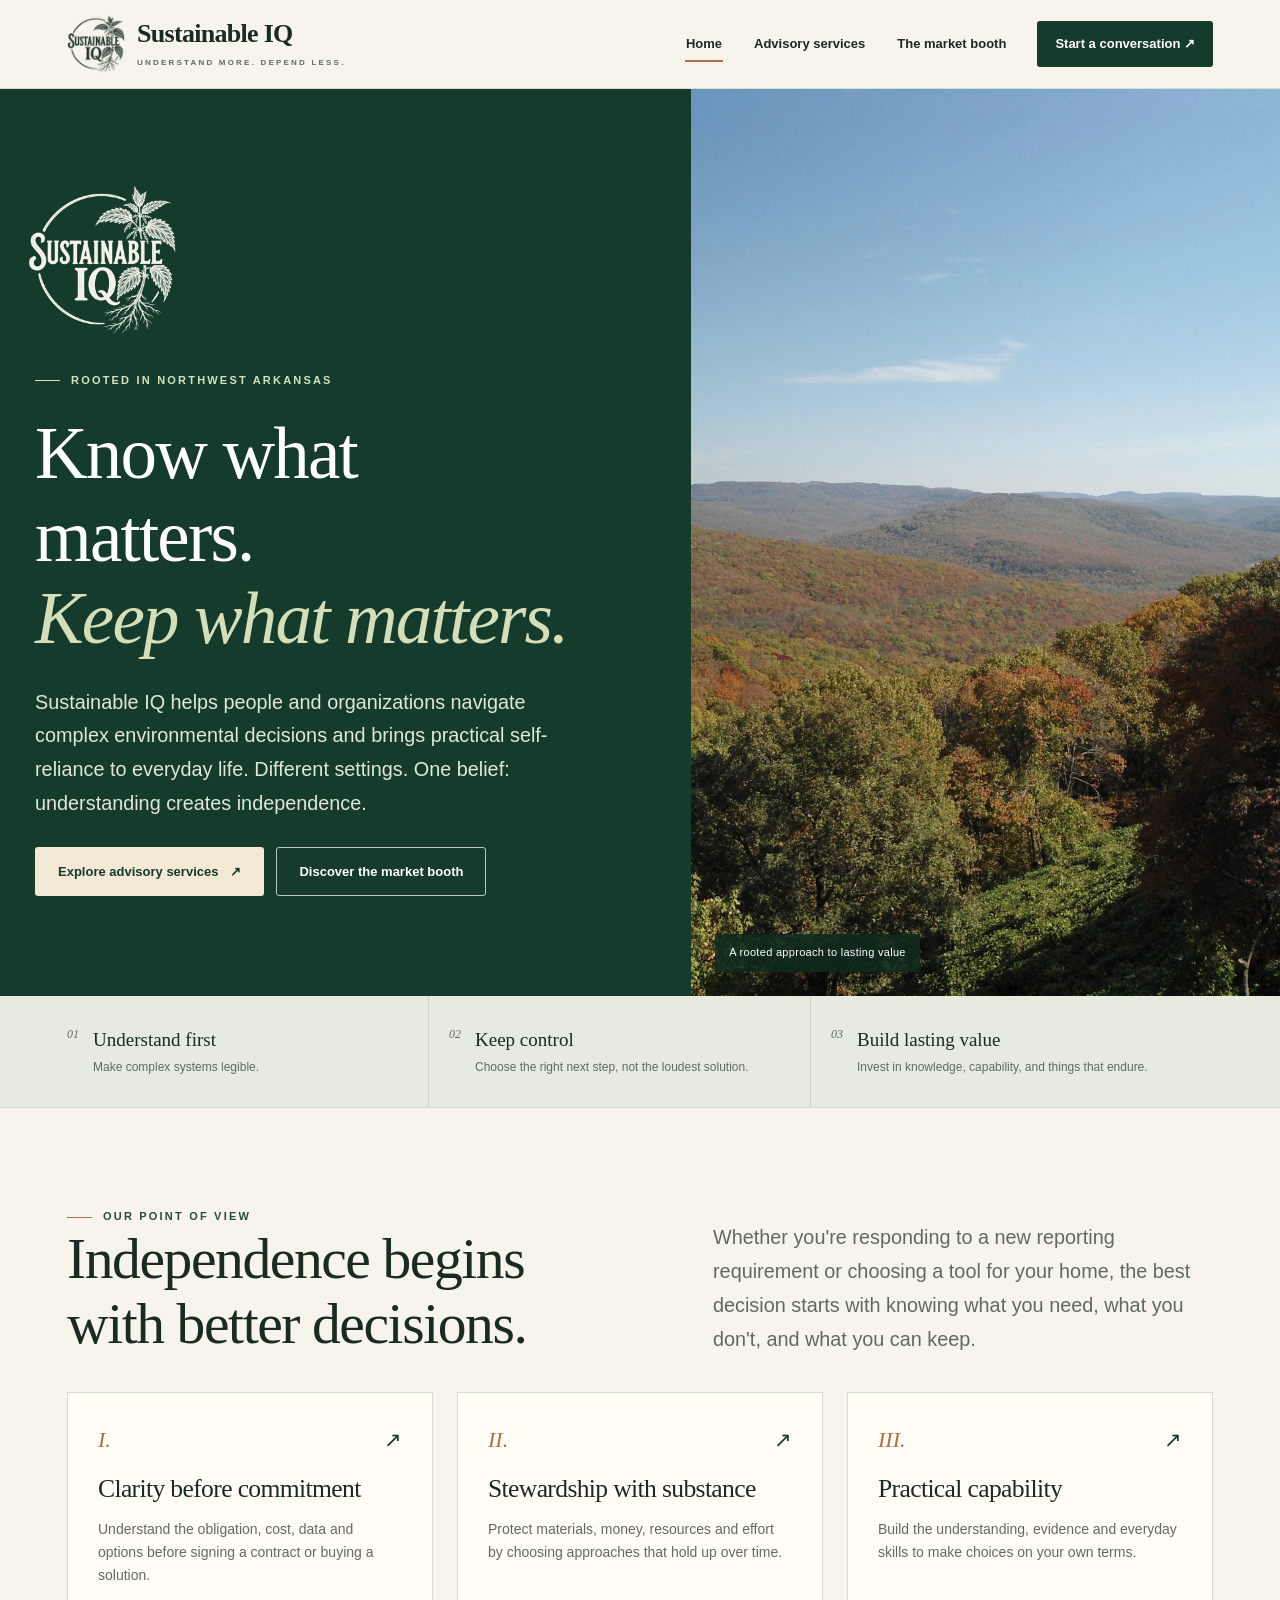
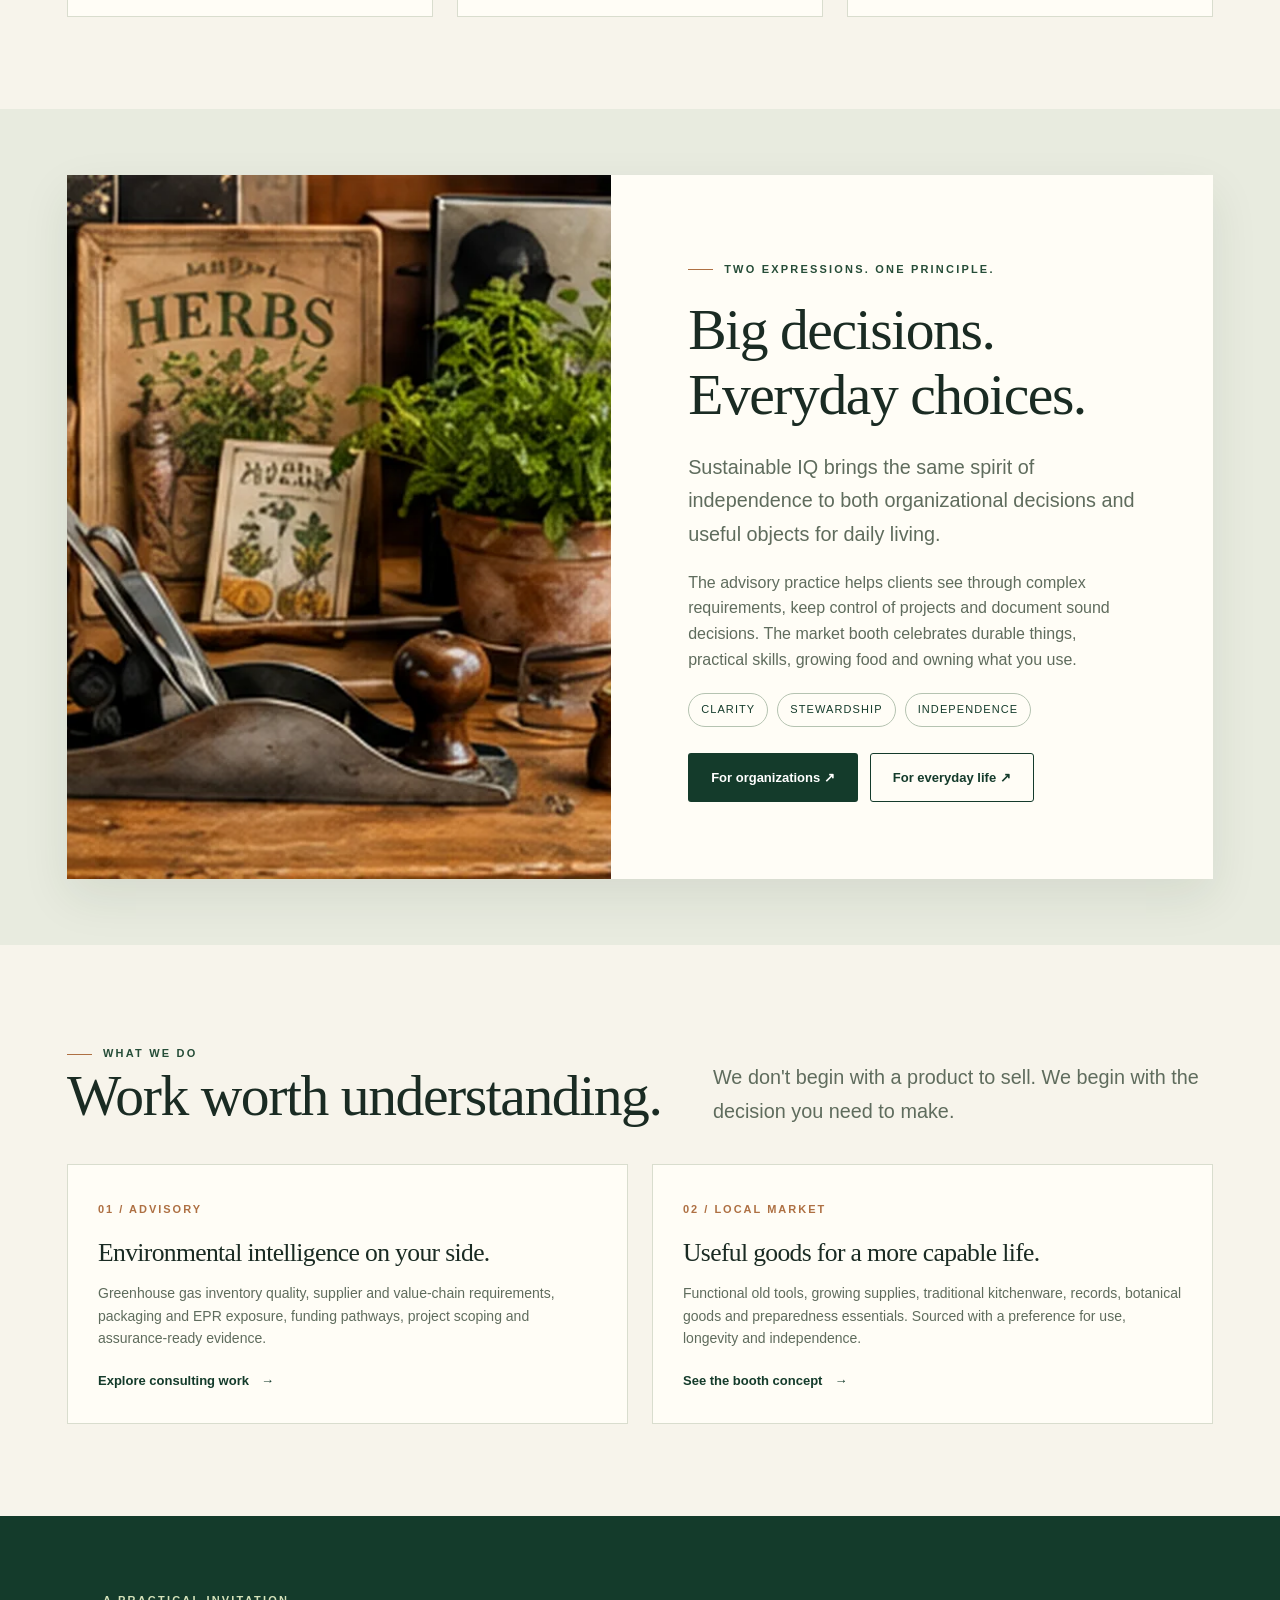
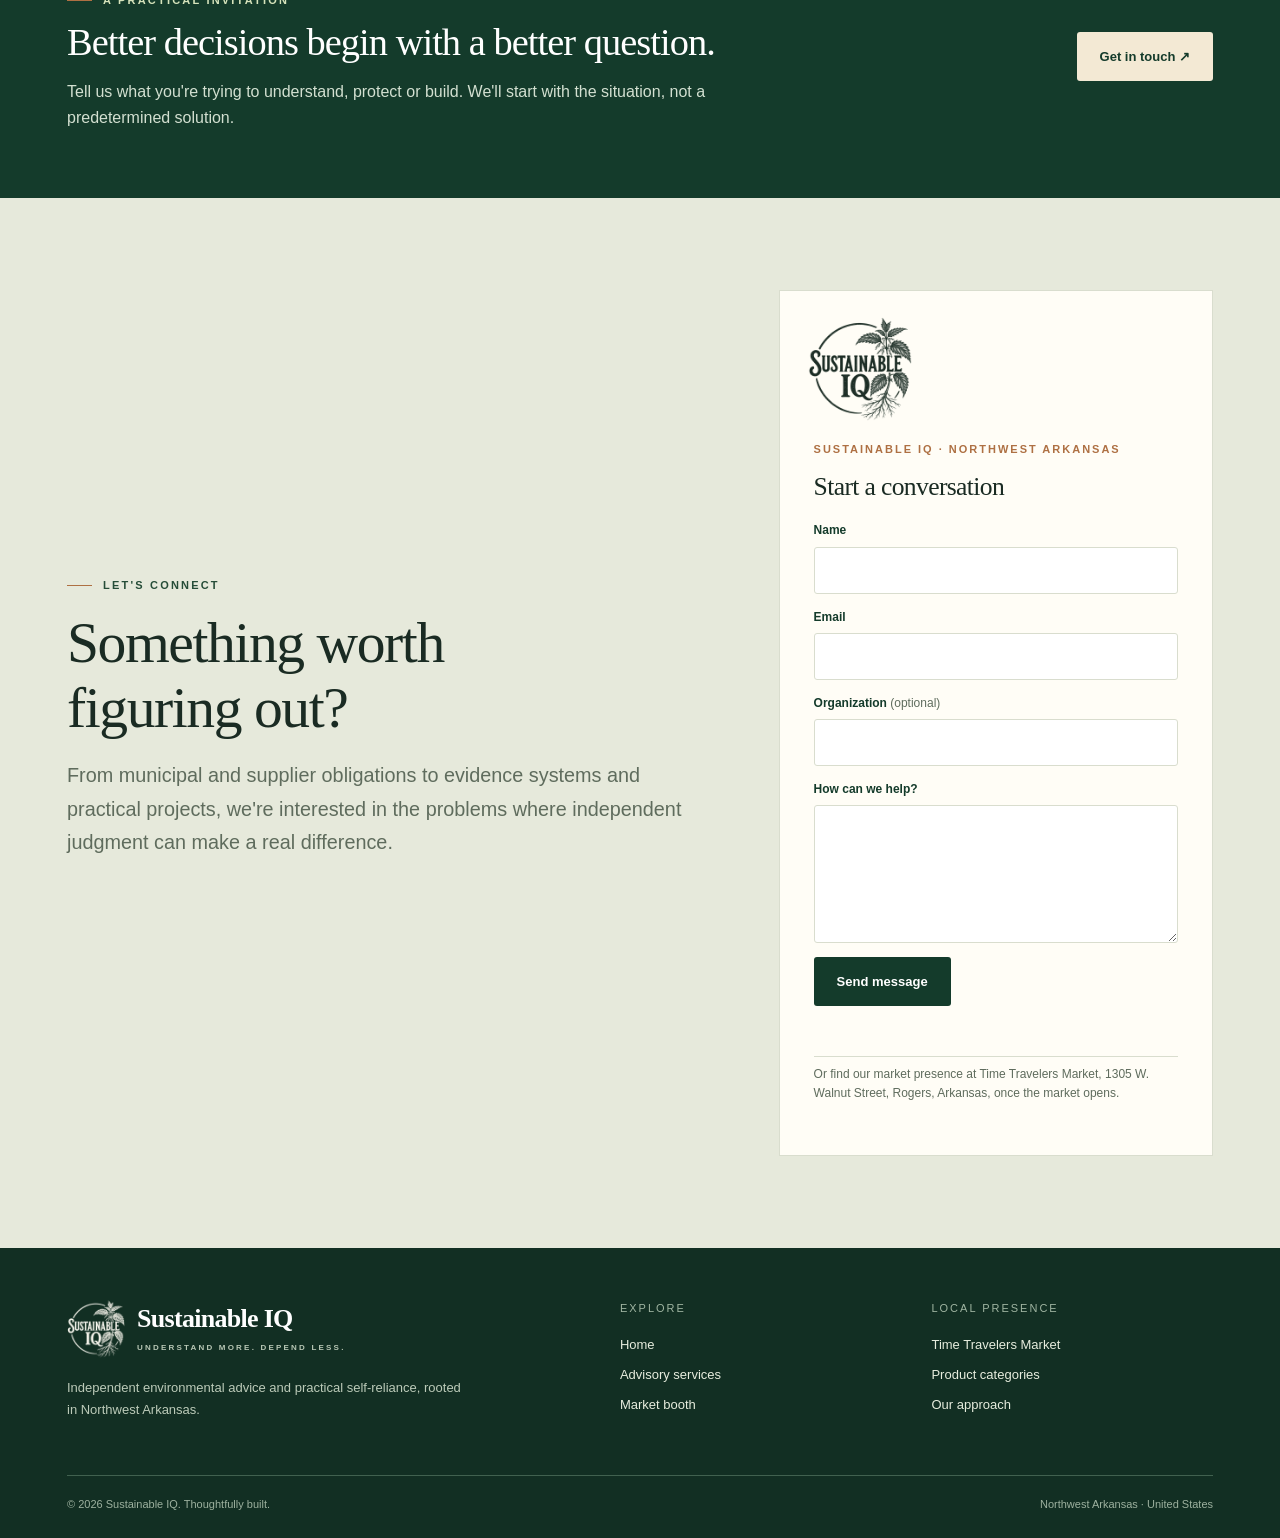
==== commit 8195352e: "Home hero: use Ozarks photo (ozarkimage1) Site loads a 1800px web copy; the original is kept alongsi" ====
--- a/index.html
+++ b/index.html
@@ -1,6 +1,6 @@
 <!doctype html><html lang="en"><head><meta charset="utf-8"><meta name="viewport" content="width=device-width, initial-scale=1"><meta name="theme-color" content="#143b2b"><meta name="description" content="Sustainable IQ is a Northwest Arkansas-based independent advisory practice helping organizations make informed decisions about environmental obligations, resources, evidence and lasting value. Explore our local market booth."><title>Sustainable IQ | Clarity, Capability & Lasting Value</title><link rel="icon" type="image/png" sizes="32x32" href="assets/favicon-32.png"><link rel="apple-touch-icon" href="assets/apple-touch-icon.png"><link rel="stylesheet" href="assets/styles.css"><script defer src="assets/site-config.js"></script><script defer src="assets/site.js"></script></head>
 <body><a class="skip-link" href="#main">Skip to content</a><header class="site-header"><div class="wrap header-inner"><a class="brand" href="index.html" aria-label="Sustainable IQ home"><img src="assets/siq-logo-128.png" width="58" height="58" alt=""><div><span>Sustainable IQ</span><small>Understand more. Depend less.</small></div></a><button class="menu-toggle" type="button" aria-label="Toggle navigation" aria-controls="site-menu" aria-expanded="false" data-menu-toggle><svg viewBox="0 0 24 24" fill="none" stroke="currentColor" stroke-width="2"><path d="M4 7h16M4 12h16M4 17h16"/></svg></button><nav class="site-nav" id="site-menu" data-menu aria-label="Main navigation"><a class="active" aria-current="page" href="index.html">Home</a><a href="services.html">Advisory services</a><a href="booth.html">The market booth</a><a class="nav-cta" href="#contact">Start a conversation ↗</a></nav></div></header>
-<main id="main"><section class="hero"><div class="hero-left"><div class="hero-copy"><img class="hero-logo" src="assets/siq-logo-light.png" width="150" height="150" alt="Sustainable IQ logo"><span class="eyebrow">Rooted in Northwest Arkansas</span><h1>Know what matters.<br><em>Keep what matters.</em></h1><p class="lead">Sustainable IQ helps people and organizations navigate complex environmental decisions and brings practical self-reliance to everyday life. Different settings. One belief: understanding creates independence.</p><div class="button-row"><a class="btn btn-light" href="services.html">Explore advisory services <span aria-hidden="true">↗</span></a><a class="btn btn-ghost" href="booth.html">Discover the market booth</a></div></div></div><div class="hero-photo"><img src="assets/hero-landscape.webp" width="960" height="730" alt="An atmospheric illustrated mountain landscape at sunset" fetchpriority="high"><span class="image-note">A rooted approach to lasting value</span></div></section>
+<main id="main"><section class="hero"><div class="hero-left"><div class="hero-copy"><img class="hero-logo" src="assets/siq-logo-light.png" width="150" height="150" alt="Sustainable IQ logo"><span class="eyebrow">Rooted in Northwest Arkansas</span><h1>Know what matters.<br><em>Keep what matters.</em></h1><p class="lead">Sustainable IQ helps people and organizations navigate complex environmental decisions and brings practical self-reliance to everyday life. Different settings. One belief: understanding creates independence.</p><div class="button-row"><a class="btn btn-light" href="services.html">Explore advisory services <span aria-hidden="true">↗</span></a><a class="btn btn-ghost" href="booth.html">Discover the market booth</a></div></div></div><div class="hero-photo"><img src="assets/ozarkimage1-web.jpg" width="1800" height="1350" alt="Autumn view across forested Ozark mountain ridges under a clear sky" fetchpriority="high"><span class="image-note">A rooted approach to lasting value</span></div></section>
 <div class="intro-strip"><div class="wrap intro-strip-inner"><div class="strip-item"><span class="number">01</span><div><strong>Understand first</strong><span>Make complex systems legible.</span></div></div><div class="strip-item"><span class="number">02</span><div><strong>Keep control</strong><span>Choose the right next step, not the loudest solution.</span></div></div><div class="strip-item"><span class="number">03</span><div><strong>Build lasting value</strong><span>Invest in knowledge, capability, and things that endure.</span></div></div></div></div>
 <section class="section" id="approach"><div class="wrap"><div class="section-heading reveal"><div><span class="eyebrow">Our point of view</span><h2>Independence begins<br>with better decisions.</h2></div><p class="lead">Whether you're responding to a new reporting requirement or choosing a tool for your home, the best decision starts with knowing what you need, what you don't, and what you can keep.</p></div><div class="grid-3"><article class="card reveal"><div class="card-top"><span class="card-index">I.</span><span class="card-arrow" aria-hidden="true">↗</span></div><h3>Clarity before commitment</h3><p>Understand the obligation, cost, data and options before signing a contract or buying a solution.</p></article><article class="card reveal"><div class="card-top"><span class="card-index">II.</span><span class="card-arrow" aria-hidden="true">↗</span></div><h3>Stewardship with substance</h3><p>Protect materials, money, resources and effort by choosing approaches that hold up over time.</p></article><article class="card reveal"><div class="card-top"><span class="card-index">III.</span><span class="card-arrow" aria-hidden="true">↗</span></div><h3>Practical capability</h3><p>Build the understanding, evidence and everyday skills to make choices on your own terms.</p></article></div></div></section>
 <section class="section section-compact" style="background:#e8ebdf"><div class="wrap"><div class="feature-split reveal"><div class="feature-photo"><img src="assets/booth-still-life.webp" loading="lazy" width="1000" height="680" alt="Illustrative arrangement of an antique hand plane, herb plant, and records"></div><div class="feature-copy"><span class="eyebrow">Two expressions. One principle.</span><h2>Big decisions. Everyday choices.</h2><p class="lead">Sustainable IQ brings the same spirit of independence to both organizational decisions and useful objects for daily living.</p><p class="muted">The advisory practice helps clients see through complex requirements, keep control of projects and document sound decisions. The market booth celebrates durable things, practical skills, growing food and owning what you use.</p><div class="pill-list"><span class="pill">Clarity</span><span class="pill">Stewardship</span><span class="pill">Independence</span></div><div class="button-row"><a class="btn btn-primary" href="services.html">For organizations ↗</a><a class="btn btn-outline" href="booth.html">For everyday life ↗</a></div></div></div></div></section>
